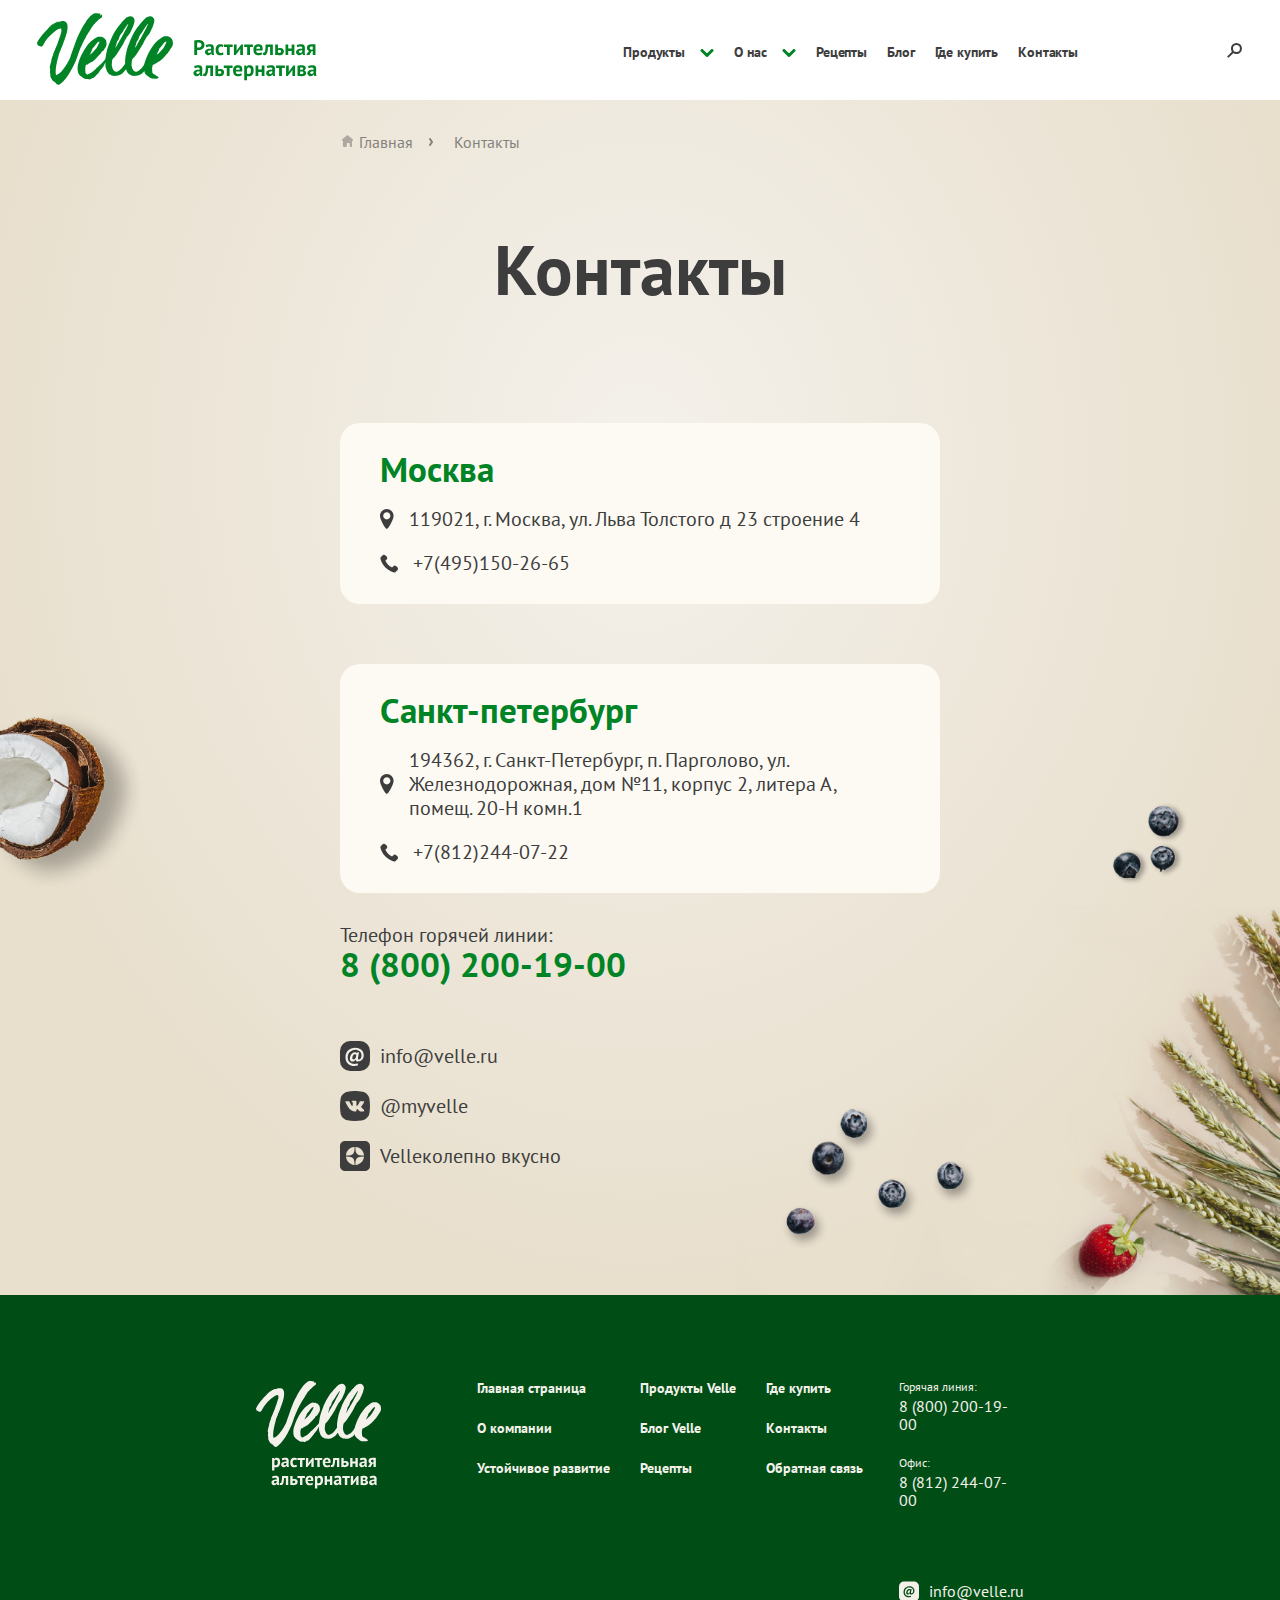
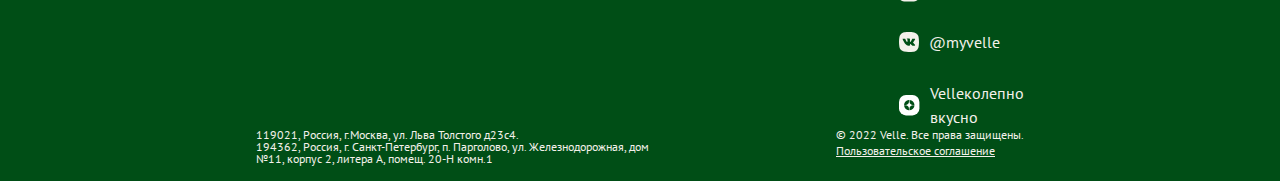
==== contacts.html @ 032857de "initial" ====
<!doctype html>
<html lang="ru">
<head>
    <meta charset="UTF-8">
    <meta name="viewport"
          content="width=device-width, user-scalable=no, initial-scale=1.0, maximum-scale=1.0, minimum-scale=1.0">
    <meta http-equiv="X-UA-Compatible" content="ie=edge">
    <title>Velle - Velleколепно вкусно</title>
    <link rel="stylesheet" href="style/style.css">
    <link rel="stylesheet" href="style/stylesheet.css">
    <link rel="shortcut icon" href="favicon.svg" type="image/x-icon">
    <link rel="stylesheet" href="https://unpkg.com/swiper@8/swiper-bundle.min.css"/>
    <script src="https://cdnjs.cloudflare.com/ajax/libs/jquery/3.4.1/jquery.min.js"></script>
    <script src="https://unpkg.com/swiper@8/swiper-bundle.min.js"></script>
    <!-- Global site tag (gtag.js) - Google Analytics -->
    <script async src="https://www.googletagmanager.com/gtag/js?id=UA-208937930-1"></script>
    <script>
        window.dataLayer = window.dataLayer || [];

        function gtag() {
            dataLayer.push(arguments);
        }

        gtag('js', new Date());

        gtag('config', 'UA-208937930-1');
    </script>
    <!-- Yandex.Metrika counter -->
    <script type="text/javascript">
        (function (m, e, t, r, i, k, a) {
            m[i] = m[i] || function () {
                (m[i].a = m[i].a || []).push(arguments)
            };
            m[i].l = 1 * new Date();
            k = e.createElement(t), a = e.getElementsByTagName(t)[0], k.async = 1, k.src = r, a.parentNode.insertBefore(k, a)
        })
        (window, document, "script", "https://mc.yandex.ru/metrika/tag.js", "ym");

        ym(85695564, "init", {
            clickmap: true,
            trackLinks: true,
            accurateTrackBounce: true,
            webvisor: true
        });
    </script>
    <noscript>
        <div><img src="https://mc.yandex.ru/watch/85695564" style="position:absolute; left:-9999px;" alt=""/></div>
    </noscript>
    <!-- /Yandex.Metrika counter -->

</head>
<body>
<header>
    <div class="headerWrapper">
        <a href="index.html">
            <img src="images/logo_header.svg" alt="logo" class="logo">
        </a>
        <div class="headerMenu">
            <div class="item itemLink itemPassive ">
                <a href="#" class="popupMenu mainItem">
                    Продукты
                    <div class="line"></div>
                </a>
                <svg class="popupMenu" width="14" height="8" viewBox="0 0 14 8" fill="none"
                     xmlns="http://www.w3.org/2000/svg">
                    <path d="M12 1.5L7 6.5L2 1.5" stroke="#008425" stroke-width="3" stroke-linecap="round"
                          stroke-linejoin="round"/>
                </svg>

                <div class="headerPopup">
                    <div class="content">
                        <div class="item">
                            <div class="itemPic">
                                <img src="images/menu/menu1.png" alt="menu">
                            </div>
                            <div class="itemTitle">
                                Velle Вместо молока
                            </div>
                            <a href="#" class="itemLink">
                                Миндальное
                            </a>
                            <a href="#" class="itemLink">
                                Овсяное
                            </a>
                            <a href="#" class="itemLink">
                                Кокосовое
                            </a>
                            <a href="#" class="itemLink">
                                Банановое
                            </a>
                        </div>
                        <div class="item">
                            <div class="itemPic">
                                <img src="images/menu/menu2.png" alt="menu">
                            </div>
                            <div class="itemTitle">
                                Velle Barista
                            </div>
                            <a href="#" class="itemLink">
                                Миндальное
                            </a>
                            <a href="#" class="itemLink">
                                Овсяное
                            </a>
                            <a href="#" class="itemLink">
                                Кокосовое
                            </a>
                            <a href="#" class="itemLink">
                                Банановое
                            </a>
                        </div>
                        <div class="item">
                            <div class="itemPic">
                                <img src="images/menu/menu3.png" alt="menu">
                            </div>
                            <div class="itemTitle">
                                Velle Вместо йогурта
                                питьевой
                            </div>
                            <a href="#" class="itemLink">
                                Облепиха
                            </a>
                            <a href="#" class="itemLink">
                                Вишня
                            </a>
                            <a href="#" class="itemLink">
                                Клубника-Земляника
                            </a>
                            <a href="#" class="itemLink">
                                Малина
                            </a>
                            <a href="#" class="itemLink">
                                Черника
                            </a>
                            <a href="#" class="itemLink">
                                Гречишный
                            </a>
                            <a href="#" class="itemLink">
                                Кокос
                            </a>
                        </div>
                        <div class="item">
                            <div class="itemPic">
                                <img src="images/menu/menu4.png" alt="menu">
                            </div>
                            <div class="itemTitle">
                                Velle Вместо йогурта
                                ложковый
                            </div>
                            <a href="#" class="itemLink">
                                Клубника-Банан
                            </a>
                            <a href="#" class="itemLink">
                                Манго-Маракуйя
                            </a>
                            <a href="#" class="itemLink">
                                Малина-Ежевика
                            </a>
                            <a href="#" class="itemLink">
                                Печёное Яблоко
                            </a>
                        </div>
                        <div class="item">
                            <div class="itemPic">
                                <img src="images/menu/menu5.png" alt="menu">
                            </div>
                            <div class="itemTitle">
                                Velle Каша
                            </div>
                            <a href="#" class="itemLink">
                                Курага
                            </a>
                            <a href="#" class="itemLink">
                                Чернослив
                            </a>
                        </div>
                        <div class="item">
                            <div class="itemPic">
                                <img src="images/menu/menu6.png" alt="menu">
                            </div>
                            <div class="itemTitle">
                                Velle Десерт
                            </div>
                            <a href="#" class="itemLink">
                                Соленая Карамель
                            </a>
                        </div>
                    </div>
                </div>
            </div>
            <div class="item itemLink aboutPassive">
                <a href="#" class="mainItem aboutMenu">
                    О нас
                    <div class="line"></div>
                </a>
                <svg class="aboutMenu" width="14" height="8" viewBox="0 0 14 8" fill="none"
                     xmlns="http://www.w3.org/2000/svg">
                    <path d="M12 1.5L7 6.5L2 1.5" stroke="#008425" stroke-width="3" stroke-linecap="round"
                          stroke-linejoin="round"/>
                </svg>
                <div class="aboutPopup closedAbout">
                    <a href="#" class="itemAbout itemLink">О компании</a>
                    <a href="#" class="itemAbout itemLink">Устойчивое развитие</a>
                </div>
            </div>
            <div class="item itemLink itemEmpty">
                <a href="#" class="mainItem">
                    Рецепты
                    <div class="line"></div>
                </a>
            </div>
            <div class="item itemLink itemEmpty">
                <a href="#" class="mainItem">
                    Блог
                    <div class="line"></div>
                </a>
            </div>
            <div class="item itemEmpty">
                <a href="./where.html" class="mainItem">
                    Где купить
                    <div class="line"></div>
                </a>
            </div>
            <div class="item itemEmpty">
                <a href="./contacts.html" class="mainItem">
                    Контакты
                    <div class="line"></div>
                </a>
            </div>
        </div>
        <button class="search">
            <svg width="15" height="15" viewBox="0 0 15 15" fill="none" xmlns="http://www.w3.org/2000/svg">
                <rect width="8.12965" height="1.90165" rx="0.950827"
                      transform="matrix(0.709482 -0.704723 0.709482 0.704723 0 13.6602)" fill="#3D3D3D"/>
                <circle cx="9.44287" cy="5.5" r="4.5" stroke="#3D3D3D" stroke-width="2"/>
            </svg>
        </button>
        <button class="burger">
            <svg width="18" height="15" viewBox="0 0 18 15" fill="none" xmlns="http://www.w3.org/2000/svg">
                <rect width="18" height="3" rx="1.5" fill="#3D3D3D"/>
                <rect y="6" width="18" height="3" rx="1.5" fill="#3D3D3D"/>
                <rect y="12" width="18" height="3" rx="1.5" fill="#3D3D3D"/>
            </svg>
        </button>
        <button class="closeBurger">
            <svg width="17" height="15" viewBox="0 0 17 15" fill="none" xmlns="http://www.w3.org/2000/svg">
                <rect x="2.06979" y="0.565796" width="18.5" height="3" rx="1.5" transform="rotate(40 2.06979 0.565796)"
                      fill="#3D3D3D"/>
                <rect y="12.213" width="18.5" height="3" rx="1.5" transform="rotate(-40 0 12.213)" fill="#3D3D3D"/>
            </svg>
        </button>
    </div>
    <div class="mWrapper">
        <div class="item mobMenuProducts">
            <a href="#" class="itemLink">Продукты</a>
            <svg width="14" height="8" viewBox="0 0 14 8" fill="none" xmlns="http://www.w3.org/2000/svg">
                <path d="M12 1.5L7 6.5L2 1.5" stroke="#008425" stroke-width="3" stroke-linecap="round"
                      stroke-linejoin="round"/>
            </svg>
        </div>
        <div class="subItems">
            <a href="#" class="itemLink">
                Velle Вместо молока
            </a>
            <a href="#" class="itemLink">
                Velle Barista
            </a>
            <a href="#" class="itemLink">
                Velle Вместо йогурта
                питьевой
            </a>
            <a href="#" class="itemLink">
                Velle Вместо йогурта
                ложковый
            </a>
            <a href="#" class="itemLink">
                Velle Каша
            </a>
            <a href="#" class="itemLink">
                Velle Десерт
            </a>
        </div>
        <div class="item mobAboutProducts">
            <a href="#" class="itemLink">О нас</a>
            <svg width="14" height="8" viewBox="0 0 14 8" fill="none" xmlns="http://www.w3.org/2000/svg">
                <path d="M12 1.5L7 6.5L2 1.5" stroke="#008425" stroke-width="3" stroke-linecap="round"
                      stroke-linejoin="round"/>
            </svg>
        </div>
        <div class="subAbout">
            <a href="#" class="itemLink">
                О компании
            </a>
            <a href="#" class="itemLink">
                Устойчивое развитие
            </a>
        </div>
        <div class="item">
            <a href="#" class="itemLink">Рецепты</a>
        </div>
        <div class="item">
            <a href="#" class="itemLink">Блог</a>
        </div>
        <div class="item">
            <a href="./where.html" class="item">Где купить</a>
        </div>
        <div class="item">
            <a href="./contacts.html">Контакты</a>
        </div>
    </div>
</header>
<main class="mainContacts">
    <nav>
        <div class="navItem">
            <svg width="14" height="14" viewBox="0 0 14 14" fill="none" xmlns="http://www.w3.org/2000/svg">
                <g opacity="0.6" clip-path="url(#clip0_300_1497)">
                    <path d="M3 5C3 4.44772 3.44772 4 4 4H11C11.5523 4 12 4.44772 12 5V11C12 11.5523 11.5523 12 11 12H10.75C10.1977 12 9.75 11.5523 9.75 11V9C9.75 8.44772 9.30228 8 8.75 8H7.75C7.19772 8 6.75 8.44772 6.75 9V11C6.75 11.5523 6.30228 12 5.75 12H4C3.44772 12 3 11.5523 3 11V5Z"
                          fill="#3D3D3D"/>
                    <path d="M6.8682 0.514968C7.23604 0.215145 7.76396 0.215145 8.1318 0.514967L12.6834 4.22487C13.4125 4.81921 12.9923 6 12.0516 6H2.94844C2.00772 6 1.58746 4.81921 2.31664 4.22487L6.8682 0.514968Z"
                          fill="#3D3D3D"/>
                </g>
                <defs>
                    <clipPath id="clip0_300_1497">
                        <rect width="14" height="14" fill="white"/>
                    </clipPath>
                </defs>
            </svg>
            <a href="index.html">Главная</a>
            <svg width="4" height="8" viewBox="0 0 4 8" fill="none" xmlns="http://www.w3.org/2000/svg">
                <path d="M1 1L3 4L1 7" stroke="#3D3D3D" stroke-width="2" stroke-linecap="round"
                      stroke-linejoin="round"/>
            </svg>
        </div>
        <div class="navItem">
            <p>Контакты</p>
        </div>
    </nav>
    <div class="contacts">
        <img src="images/fruitsContact.png" alt="fruits" class="fruitsC">
        <img src="images/mFruitsContact.png" alt="fruits" class="mFruitsC">
        <h1>
            Контакты
        </h1>
        <div class="content">
            <div class="address">
                <div class="addressItem">
                    <div class="city">
                        Москва
                    </div>
                    <div class="location">
                        <img src="images/geo.svg" alt="geo">
                        <a href="#">
                            119021, г. Москва, ул. Льва Толстого д 23 строение 4
                        </a>
                    </div>
                    <div class="phone">
                        <svg width="18" height="19" viewBox="0 0 18 19" fill="none" xmlns="http://www.w3.org/2000/svg">
                            <path fill-rule="evenodd" clip-rule="evenodd"
                                  d="M0.935592 3.11031C0.496522 3.54938 0.286444 4.16576 0.435433 4.76856C0.855449 6.46792 2.08825 10.1341 5.38946 13.4354C8.69067 16.7366 12.3569 17.9694 14.0563 18.3894C14.6591 18.5384 15.2754 18.3283 15.7145 17.8892L15.7659 17.8379L15.7659 17.8379L17.4107 16.1932C17.4139 16.1899 17.4172 16.1866 17.4205 16.1833L17.7052 15.8985C17.7052 15.8985 17.6908 15.894 17.6631 15.8852C18.1799 15.1084 18.0958 14.0499 17.4107 13.3647L16.2085 12.1625C15.4274 11.3815 14.1611 11.3815 13.38 12.1625L12.0311 13.5115C10.5828 12.7417 9.13737 11.8091 8.07654 10.7483C7.01574 9.68748 6.08314 8.24209 5.31344 6.79385L6.66243 5.44486C7.44348 4.66381 7.44348 3.39748 6.66243 2.61643L5.46024 1.41424C4.77509 0.729091 3.71651 0.644967 2.93966 1.16187C2.93079 1.13403 2.92631 1.11959 2.92631 1.11959L0.935592 3.11031Z"
                                  fill="#3D3D3D"/>
                        </svg>
                        <a href="tel:+74951502665">
                            +7(495)150-26-65
                        </a>
                    </div>
                </div>
                <div class="addressItem">
                    <div class="city">
                        Санкт-петербург
                    </div>
                    <div class="location">
                        <img src="images/geo.svg" alt="geo">
                        <a href="#">
                            194362, г. Санкт-Петербург, п. Парголово, ул. Железнодорожная, дом №11, корпус 2, литера А,
                            помещ. 20-H комн.1
                        </a>
                    </div>
                    <div class="phone">
                        <svg width="18" height="19" viewBox="0 0 18 19" fill="none" xmlns="http://www.w3.org/2000/svg">
                            <path fill-rule="evenodd" clip-rule="evenodd"
                                  d="M0.935592 3.11031C0.496522 3.54938 0.286444 4.16576 0.435433 4.76856C0.855449 6.46792 2.08825 10.1341 5.38946 13.4354C8.69067 16.7366 12.3569 17.9694 14.0563 18.3894C14.6591 18.5384 15.2754 18.3283 15.7145 17.8892L15.7659 17.8379L15.7659 17.8379L17.4107 16.1932C17.4139 16.1899 17.4172 16.1866 17.4205 16.1833L17.7052 15.8985C17.7052 15.8985 17.6908 15.894 17.6631 15.8852C18.1799 15.1084 18.0958 14.0499 17.4107 13.3647L16.2085 12.1625C15.4274 11.3815 14.1611 11.3815 13.38 12.1625L12.0311 13.5115C10.5828 12.7417 9.13737 11.8091 8.07654 10.7483C7.01574 9.68748 6.08314 8.24209 5.31344 6.79385L6.66243 5.44486C7.44348 4.66381 7.44348 3.39748 6.66243 2.61643L5.46024 1.41424C4.77509 0.729091 3.71651 0.644967 2.93966 1.16187C2.93079 1.13403 2.92631 1.11959 2.92631 1.11959L0.935592 3.11031Z"
                                  fill="#3D3D3D"/>
                        </svg>
                        <a href="tel:+78122440722">
                            +7(812)244-07-22
                        </a>
                    </div>
                </div>
            </div>
            <div class="info">
                <div class="phone">
                    <div class="title">
                        Телефон горячей линии:
                    </div>
                    <a target="_blank" href="tel:+78002001900">8 (800) 200-19-00 </a>
                </div>
                <div class="socials">
                    <div class="item">
                        <svg width="30" height="30" viewBox="0 0 30 30" fill="none" xmlns="http://www.w3.org/2000/svg">
                            <rect width="30" height="30" rx="10" fill="#3D3D3D"/>
                            <path d="M17.58 11.32H18.98L18.02 16.74C17.9133 17.3667 17.9067 17.82 18 18.1C18.1067 18.38 18.3333 18.52 18.68 18.52C19.0267 18.52 19.3667 18.44 19.7 18.28C20.0333 18.12 20.3333 17.8733 20.6 17.54C20.8667 17.2067 21.08 16.7867 21.24 16.28C21.4133 15.7733 21.5 15.1733 21.5 14.48C21.5 13.48 21.3333 12.6267 21 11.92C20.6667 11.2133 20.2067 10.6333 19.62 10.18C19.0467 9.71333 18.3667 9.37333 17.58 9.16C16.7933 8.94667 15.9467 8.84 15.04 8.84C14 8.84 13.0333 9.02667 12.14 9.4C11.2467 9.77333 10.4667 10.2867 9.8 10.94C9.14667 11.5933 8.63333 12.3733 8.26 13.28C7.88667 14.1733 7.7 15.1467 7.7 16.2C7.7 17.24 7.85333 18.1733 8.16 19C8.48 19.8267 8.94 20.5267 9.54 21.1C10.14 21.6867 10.88 22.1333 11.76 22.44C12.6533 22.76 13.6733 22.92 14.82 22.92C15.2067 22.92 15.6467 22.8733 16.14 22.78C16.6333 22.6867 17.08 22.5467 17.48 22.36L18.1 24.28C17.5533 24.5467 16.9933 24.7333 16.42 24.84C15.86 24.9467 15.2133 25 14.48 25C13.1867 25 11.9867 24.8133 10.88 24.44C9.78667 24.0667 8.83333 23.5133 8.02 22.78C7.22 22.0467 6.59333 21.14 6.14 20.06C5.68667 18.9667 5.46 17.7067 5.46 16.28C5.46 14.8267 5.72 13.5133 6.24 12.34C6.76 11.1667 7.46 10.1667 8.34 9.34C9.22 8.51333 10.24 7.88 11.4 7.44C12.56 6.98667 13.7867 6.76 15.08 6.76C16.3067 6.76 17.4467 6.94 18.5 7.3C19.5533 7.64667 20.4667 8.15333 21.24 8.82C22.0133 9.47333 22.62 10.28 23.06 11.24C23.5 12.1867 23.72 13.2667 23.72 14.48C23.72 15.3333 23.5667 16.1333 23.26 16.88C22.9667 17.6267 22.5533 18.2733 22.02 18.82C21.5 19.3667 20.8867 19.8 20.18 20.12C19.4867 20.44 18.74 20.6 17.94 20.6C17.6067 20.6 17.2933 20.5667 17 20.5C16.72 20.42 16.48 20.2933 16.28 20.12C16.0933 19.9467 15.9533 19.72 15.86 19.44C15.7667 19.16 15.74 18.8133 15.78 18.4H15.7C15.5 18.68 15.28 18.9533 15.04 19.22C14.8133 19.4867 14.56 19.7267 14.28 19.94C14 20.14 13.6933 20.3 13.36 20.42C13.0267 20.54 12.66 20.6 12.26 20.6C11.94 20.6 11.6333 20.5333 11.34 20.4C11.0467 20.2533 10.7933 20.0533 10.58 19.8C10.3667 19.5467 10.1933 19.24 10.06 18.88C9.94 18.52 9.88 18.12 9.88 17.68C9.88 16.8533 10.0133 16.0533 10.28 15.28C10.5467 14.4933 10.9067 13.8 11.36 13.2C11.8267 12.6 12.36 12.12 12.96 11.76C13.5733 11.3867 14.22 11.2 14.9 11.2C15.3667 11.2 15.76 11.2733 16.08 11.42C16.4 11.5533 16.6933 11.7333 16.96 11.96L17.58 11.32ZM16.32 13.74C16.1467 13.5933 15.9667 13.48 15.78 13.4C15.5933 13.32 15.36 13.28 15.08 13.28C14.68 13.28 14.3067 13.3933 13.96 13.62C13.6267 13.8467 13.3333 14.14 13.08 14.5C12.84 14.86 12.6533 15.2667 12.52 15.72C12.3867 16.16 12.32 16.5933 12.32 17.02C12.32 17.46 12.4067 17.82 12.58 18.1C12.7667 18.38 13.08 18.52 13.52 18.52C13.7067 18.52 13.9067 18.4667 14.12 18.36C14.3333 18.24 14.54 18.0867 14.74 17.9C14.94 17.7133 15.1333 17.5 15.32 17.26C15.5067 17.02 15.6733 16.7667 15.82 16.5L16.32 13.74Z"
                                  fill="#F4F1EB"/>
                        </svg>
                        <a target="_blank" href="mailto:info@velle.ru">info@velle.ru</a>
                    </div>
                    <div class="item">
                        <svg width="30" height="30" viewBox="0 0 30 30" fill="none" xmlns="http://www.w3.org/2000/svg">
                            <path d="M27.2391 3.41181C27.8373 4.12767 28.4004 4.87874 28.811 5.72369C29.1864 6.49822 29.3389 7.33144 29.4679 8.16465C29.8433 10.6056 30.031 13.0701 29.9958 15.5345C29.9606 18.0107 29.7377 20.4868 29.2685 22.9161C29.0456 24.1131 28.4121 25.1458 27.6496 26.0846C26.5469 27.4225 25.2331 28.4904 23.5907 29.0889C22.9104 29.3353 22.183 29.4058 21.4792 29.5114C19.0509 29.8634 16.6109 30.0395 14.1591 29.9925C11.895 29.9456 9.6427 29.7226 7.41383 29.3353C6.00612 29.1006 4.83303 28.3965 3.75379 27.5046C3.63648 27.4107 3.5309 27.3169 3.41359 27.2347C3.21417 27.0352 3.01474 26.8357 2.81532 26.6479C2.088 25.8147 1.45453 24.9228 1.02049 23.9018C0.703754 23.1156 0.609907 22.2824 0.480867 21.4609C0.117209 19.0317 -0.047024 16.5907 0.0116306 14.138C0.0585542 11.7674 0.281441 9.40861 0.738946 7.07326C0.973565 5.85278 1.61876 4.80832 2.40473 3.86949C3.49571 2.55512 4.78611 1.51067 6.40497 0.923902C7.23787 0.618781 8.11768 0.548368 8.97404 0.419279C10.4404 0.208041 11.9068 0.0789515 13.3731 0.0320098C15.1445 -0.0384027 16.9041 0.00853899 18.6638 0.161099C20.0245 0.278454 21.3736 0.454485 22.7227 0.689193C23.9427 0.900431 24.975 1.49894 25.9487 2.25C26.1833 2.43777 26.4179 2.63727 26.6525 2.82504C26.8519 3.01281 27.0514 3.21231 27.2391 3.41181ZM12.7162 11.4271C12.7397 11.7792 12.7631 12.1312 12.7866 12.4833C12.7866 12.6241 12.7749 12.7532 12.7749 12.894C12.7866 13.4925 12.7631 14.0793 12.5989 14.6543C12.505 14.9829 12.3056 15.0533 12.0123 14.8656C11.7191 14.6778 11.5548 14.3727 11.3202 14.1262C11.1443 13.8681 10.9683 13.6099 10.7923 13.3517C10.4169 12.6945 10.0533 12.0373 9.74828 11.345C9.65443 11.122 9.59578 10.8638 9.43155 10.6643C9.24385 10.3592 8.97404 10.2184 8.61038 10.2536C7.71883 10.1949 6.82728 10.1949 5.92401 10.2184C5.52515 10.2301 5.33746 10.5 5.48996 10.8755C5.73631 11.4858 6.00612 12.0843 6.32286 12.6593C6.42843 12.9527 6.5692 13.2226 6.73344 13.4808C7.15575 14.361 7.63672 15.2059 8.18807 16.0039C8.32884 16.2504 8.48134 16.4851 8.66904 16.708C9.20866 17.506 9.78347 18.2688 10.5577 18.8674C10.7571 19.0551 10.9683 19.2194 11.2029 19.3602C12.1414 20.0409 13.1972 20.4047 14.3585 20.4634C14.4054 20.4986 14.4641 20.5103 14.5228 20.4751C14.8395 20.5338 15.1562 20.522 15.473 20.4986C16.083 20.5103 16.3997 20.2991 16.4584 19.8414C16.4818 19.7006 16.4935 19.5597 16.5053 19.4072C16.5757 19.0903 16.6226 18.7735 16.7164 18.4683C16.8337 18.0459 17.1739 17.9285 17.5493 18.175C17.5963 18.2102 17.6432 18.2454 17.6901 18.2688C18.1124 18.7031 18.523 19.149 18.9453 19.5715C19.1799 19.8062 19.3793 20.0761 19.6844 20.2169C20.0011 20.4282 20.353 20.5338 20.7284 20.5103C21.6317 20.5573 22.5467 20.6159 23.45 20.522C24.1421 20.4516 24.4002 19.9235 24.0365 19.325C23.7667 18.8791 23.4734 18.4684 23.098 18.1046C22.9221 17.8698 22.7109 17.6586 22.488 17.4708C22.1713 17.154 21.8663 16.8371 21.5496 16.5203C21.0451 16.0156 21.0217 15.8396 21.3853 15.2294C21.444 15.1355 21.5144 15.0299 21.5848 14.936C21.9601 14.4196 22.3473 13.9033 22.7227 13.3869C22.7813 13.3048 22.8517 13.2461 22.8517 13.1287C23.4734 12.4598 23.9427 11.7087 24.1773 10.8169C24.2008 10.723 24.2125 10.6174 24.1304 10.5469C24.0131 10.2653 23.755 10.2536 23.5204 10.2536C22.5232 10.2418 21.5261 10.2418 20.529 10.2418C19.8955 10.2418 19.7899 10.3122 19.5553 10.9107C19.0392 12.2251 18.3588 13.4456 17.4086 14.5018C17.2326 14.6895 17.0918 14.9947 16.7868 14.9243C16.4701 14.8421 16.4935 14.5018 16.4349 14.2436C16.3528 13.6568 16.4466 13.0701 16.4232 12.4833C16.4349 11.9317 16.4584 11.3802 16.4466 10.8286C16.4232 10.1362 16.0947 9.85455 15.3908 9.85455C15.0272 9.78414 14.6518 9.80761 14.2764 9.80761C13.6781 9.78414 13.0681 9.77241 12.4698 9.85455C12.1648 9.88976 11.9068 10.0189 11.7191 10.2536C11.5548 10.4531 11.59 10.6174 11.8364 10.6526C12.3291 10.7347 12.5872 10.9929 12.7162 11.4271Z"
                                  fill="#3D3D3D"/>
                        </svg>
                        <a target="_blank"href="https://vk.com/myvelle">@myvelle</a>
                    </div>
                    <div class="item">
                        <svg width="30" height="30" viewBox="0 0 30 30" fill="none" xmlns="http://www.w3.org/2000/svg">
                            <path fill-rule="evenodd" clip-rule="evenodd"
                                  d="M5 0C2.23858 0 0 2.23858 0 5V25C0 27.7614 2.23858 30 5 30H25C27.7614 30 30 27.7614 30 25V5C30 2.23858 27.7614 0 25 0H5ZM6.39291 14.6014H6.39723C13.7705 14.5208 14.5312 12.1643 14.5996 6.39736C14.6008 6.28616 14.5552 6.17967 14.4735 6.10422C14.3918 6.02838 14.2809 5.99262 14.1709 6.00127C9.83143 6.39657 6.39606 9.83333 6.00156 14.1727C5.99173 14.2835 6.02906 14.3931 6.1045 14.4749C6.17877 14.5554 6.28329 14.6014 6.39291 14.6014ZM14.5992 23.6023C14.5308 17.8354 13.7705 15.4789 6.39723 15.3983C6.28604 15.4026 6.18034 15.4431 6.1045 15.5248C6.02867 15.6066 5.99173 15.7162 6.00156 15.827C6.39566 20.1668 9.83104 23.6031 14.1705 23.9984C14.1823 23.9996 14.1945 24 14.2063 24C14.3045 24 14.4 23.9627 14.4731 23.8955C14.5548 23.82 14.6004 23.7135 14.5992 23.6023ZM23.9981 14.1735C23.6055 9.8459 20.1812 6.40994 15.8554 6.00323C15.7446 5.99301 15.6342 6.02995 15.5517 6.1054C15.4699 6.18085 15.424 6.28773 15.4252 6.39893C15.4943 12.162 16.2531 14.5173 23.602 14.6018H23.6067C23.7159 14.6018 23.8209 14.5562 23.8951 14.4757C23.9709 14.3939 24.0079 14.2843 23.9981 14.1735ZM23.8955 15.524C23.8205 15.4423 23.7246 15.3842 23.6024 15.3979C16.2531 15.4824 15.4947 17.8377 15.4255 23.6004C15.4244 23.7116 15.4703 23.8185 15.5521 23.8939C15.6252 23.9611 15.7202 23.998 15.8185 23.998C15.8307 23.998 15.8432 23.9976 15.8554 23.9965C20.1812 23.5898 23.6059 20.1538 23.9985 15.8262C24.0083 15.7154 23.9709 15.6058 23.8955 15.524Z"
                                  fill="#3D3D3D"/>
                        </svg>
                        <a target="_blank" href="https://zen.yandex.ru/id/61cc1ecd6a88387bc25af8ad">Velleколепно вкусно</a>
                    </div>
                </div>
            </div>
        </div>
    </div>
</main>
<footer>
    <div class="footerContent">
        <div class="topContent">
            <img src="images/logo_footer.svg" href="index.html" alt="logo" class="logo">
            <div class="menu">
                <a href="index.html" class="item">
                    Главная страница
                </a>
                <a href="#" class="item itemLink">
                    О компании
                </a>
                <a href="#" class="item itemLink">
                    Устойчивое развитие
                </a>
                <a href="#" class="item itemLink">
                    Продукты Velle
                </a>
                <a href="#" class="item itemLink">
                    Блог Velle
                </a>
                <a href="#" class="item itemLink">
                    Рецепты
                </a>
                <a href="./where.html" class="item">
                    Где купить
                </a>
                <a href="./contacts.html" class="item">
                    Контакты
                </a>
                <a href="#" class="item itemLink">
                    Обратная связь
                </a>
            </div>
            <div class="info">
                <div class="phoneItem">
                    <p>
                        Горячая линия:
                    </p>
                    <a href="tel:+78002001900">8 (800) 200-19-00</a>
                </div>
                <div class="phoneItem">
                    <p>
                        Офис:
                    </p>
                    <a href="tel:+78122440700">8 (812) 244-07-00</a>
                </div>
                <div class="social">
                    <img src="images/mail.svg" alt="social">
                    <a target="_blank" href="mailto:info@velle.ru">info@velle.ru</a>
                </div>
                <div class="social">
                    <img src="images/vk.svg" alt="social">
                    <a target="_blank" href="https://vk.com/myvelle">@myvelle</a>
                </div>
                <div class="social">
                    <img src="images/blog.svg" alt="social">
                    <a target="_blank" href="https://zen.yandex.ru/id/61cc1ecd6a88387bc25af8ad">Velleколепно вкусно</a>
                </div>
            </div>
        </div>
        <div class="bottomContent">
            <div class="address">
                <p>119021, Россия, г.Москва, ул. Льва Толстого д23с4.</p>
                <p>194362, Россия, г. Санкт-Петербург, п. Парголово, ул. Железнодорожная, дом №11, корпус 2, литера А,
                    помещ. 20-H комн.1</p>
            </div>
            <div class="copyright">
                <p>© 2022 Velle. Все права защищены.</p>
                <a href="politics.pdf" download>Пользовательское соглашение</a>
            </div>
        </div>
    </div>
    <div class="mFooterContent">
        <div class="menu">
            <a href="index.html" class="item">
                Главная страница
            </a>
            <a href="#" class="item itemLink">
                О компании
            </a>
            <a href="#" class="item itemLink">
                Устойчивое развитие
            </a>
            <a href="#" class="item itemLink">
                Продукты Velle
            </a>
            <a href="#" class="item itemLink">
                Блог Velle
            </a>
            <a href="#" class="item itemLink">
                Рецепты
            </a>
            <a href="./where.html" class="item">
                Где купить
            </a>
            <a href="./contacts.html" class="item">
                Контакты
            </a>
            <a href="#" class="item itemLink">
                Обратная связь
            </a>

            <div class="copyright">
                <p>© 2022 Velle. Все права защищены.</p>
                <a href="politics.pdf" download>Пользовательское соглашение</a>
            </div>
        </div>
        <div class="info">
            <div class="phoneItem">
                <p>
                    Горячая линия:
                </p>
                <a href="tel:+78002001900">8 (800) 200-19-00</a>
            </div>
            <div class="phoneItem">
                <p>
                    Офис:
                </p>
                <a href="tel:+78122440700">8 (812) 244-07-00</a>
            </div>
            <div class="social">
                <img src="images/mail.svg" alt="social">
                <a href="mailto:info@velle.ru">info@velle.ru</a>
            </div>
            <div class="social">
                <img src="images/vk.svg" alt="social">
                <a href="https://vk.com/myvelle">@myvelle</a>
            </div>
            <div class="social">
                <img src="images/blog.svg" alt="social">
                <a href="https://zen.yandex.ru/id/61cc1ecd6a88387bc25af8ad">Velleколепно вкусно</a>
            </div>
            <div class="address">
                <p>119021, Россия, г.Москва, ул. Льва Толстого д23с4.</p>
                <p>194362, Россия, г. Санкт-Петербург, п. Парголово, ул. Железнодорожная, дом №11, корпус 2, литера А,
                    помещ. 20-H комн.1</p>
            </div>
        </div>
        <svg class="mLogo" width="58" height="49" viewBox="0 0 58 49" fill="none" xmlns="http://www.w3.org/2000/svg">
            <path d="M29.5123 18.6648C29.8167 18.6648 29.9182 18.8001 29.7491 19.1046C29.6814 19.2399 29.6138 19.3414 29.5799 19.4767C29.5461 19.612 29.5123 19.7135 29.4446 19.8488C29.377 19.9842 29.3431 20.0856 29.3093 20.1533C29.2755 20.221 29.2078 20.3225 29.174 20.4239C29.1063 20.5254 29.0725 20.5931 29.0048 20.6607C28.9372 20.7284 28.9034 20.7961 28.8357 20.8637C28.768 20.9652 28.7342 21.0329 28.6666 21.1344C28.5989 21.202 28.5651 21.3035 28.4974 21.4388C28.4297 21.5741 28.3283 21.7095 28.2606 21.8448C28.1929 22.0139 28.0915 22.1492 28.0576 22.2507C28.0238 22.2845 27.99 22.3522 27.99 22.386C27.9561 22.4199 27.9223 22.4537 27.9223 22.5214C27.6855 22.792 27.4825 23.0288 27.2796 23.2994C27.0766 23.5362 26.8398 23.8069 26.6368 24.0775C26.5353 24.2128 26.4338 24.3143 26.3662 24.4496C26.2985 24.5849 26.197 24.7203 26.0955 24.8556C25.8587 25.1939 25.6219 25.4983 25.3513 25.769C25.0807 26.0396 24.81 26.3441 24.5056 26.6485C24.3702 26.8177 24.2011 26.953 23.9981 27.0883C23.7951 27.2236 23.5922 27.3251 23.3215 27.3589C23.22 27.3928 23.1186 27.4266 23.0509 27.4943C22.9832 27.5619 22.9156 27.5957 22.8141 27.6634C22.5773 27.8325 22.3067 27.9002 22.0699 27.9002C22.0022 27.8664 21.9007 27.8664 21.833 27.8664C21.7654 27.8664 21.6639 27.8664 21.5962 27.8325C21.4948 27.7987 21.3933 27.7987 21.2918 27.7649C21.1903 27.7311 21.0888 27.7311 20.9197 27.7649C20.6829 27.7987 20.446 27.7649 20.2092 27.6634C19.9724 27.5619 19.7018 27.4266 19.465 27.2913C19.2282 27.1221 18.9914 26.953 18.7884 26.7838C18.5854 26.6147 18.3825 26.4455 18.2133 26.3441C17.875 26.0734 17.6382 25.769 17.4691 25.4307C17.2999 25.0924 17.1984 24.7203 17.1646 24.3481C17.097 23.8407 17.0631 23.2994 17.097 22.8258C17.1308 22.3184 17.1984 21.8109 17.3338 21.3373C17.5706 20.4916 17.8412 19.6459 18.1795 18.834C18.5178 18.0221 18.9237 17.2102 19.3297 16.4321C19.6341 15.8232 19.9724 15.2819 20.3446 14.7406C20.7167 14.1994 21.1226 13.6581 21.5286 13.1168C22.1037 12.4064 22.7126 11.7975 23.423 11.3239C23.5245 11.2562 23.626 11.1886 23.7275 11.0871C23.7951 11.0194 23.8966 10.9179 24.0319 10.8503C24.5394 10.4781 25.0807 10.1737 25.6219 9.9707C25.8249 9.90304 25.9602 9.86921 26.0955 9.90304C26.3323 9.93687 26.603 9.9707 26.8736 9.9707C27.1442 9.9707 27.381 10.0045 27.6178 10.1398C27.7532 10.2075 27.8885 10.2752 28.0576 10.3428C28.2268 10.4105 28.3283 10.512 28.4636 10.6811C28.5312 10.8164 28.5989 10.9179 28.7004 11.0194C28.8019 11.1209 28.9034 11.2224 28.971 11.3577C29.0387 11.493 29.1063 11.5945 29.1402 11.7298C29.174 11.8651 29.2078 11.9666 29.2078 12.1019C29.2417 12.2373 29.2416 12.3726 29.2416 12.5417C29.2416 12.677 29.2416 12.8124 29.3093 12.9815C29.3431 13.1168 29.3093 13.2521 29.2416 13.4213C29.174 13.5566 29.1402 13.6581 29.1402 13.7596C29.1402 13.8611 29.1063 13.9626 29.0387 14.0979C29.0387 14.1317 29.0048 14.1994 28.971 14.2332C28.7342 14.5038 28.5651 14.8083 28.3959 15.0789C28.2268 15.3496 28.0576 15.654 27.8547 15.9585L27.584 15.9246C27.4825 16.06 27.3472 16.1615 27.2457 16.2968C27.1442 16.4321 27.0427 16.5674 27.0089 16.7366C26.9751 16.838 26.9413 16.9057 26.8398 16.9734C26.7721 17.041 26.6706 17.1087 26.6368 17.1763C26.4 17.4131 26.197 17.6499 25.994 17.8867C25.7911 18.1236 25.5543 18.3604 25.3513 18.5972C25.0807 18.8678 24.81 19.1046 24.5394 19.3752C24.3026 19.612 23.9981 19.8827 23.6937 20.1195C23.5583 20.2548 23.3892 20.3563 23.22 20.4239C23.0509 20.4916 22.8818 20.5931 22.7126 20.6946C22.4758 20.8299 22.239 20.9652 22.0022 21.1005C21.7654 21.2697 21.5624 21.405 21.3256 21.5741C21.2579 21.608 21.2579 21.608 21.2579 21.6418C21.2579 21.6418 21.2241 21.6756 21.1903 21.6756C20.7505 21.7095 20.5137 21.8786 20.4799 22.2507C20.446 22.5214 20.4122 22.7582 20.3446 23.0288C20.2769 23.2656 20.2769 23.5362 20.3446 23.8069C20.3784 23.9422 20.3784 24.0775 20.3784 24.2466C20.3784 24.382 20.3784 24.5173 20.3784 24.6864C20.3784 24.8894 20.4122 25.0585 20.5137 25.2277V25.2615C20.5814 25.2954 20.649 25.3968 20.7505 25.5322C20.8182 25.566 20.8182 25.5998 20.8182 25.6336C20.852 25.6336 20.8858 25.6336 20.8858 25.6675V25.7013C21.0888 25.8705 21.2918 25.8705 21.5286 25.7351C21.9345 25.5322 22.3743 25.2954 22.7803 25.0585C23.1862 24.8217 23.5922 24.5511 23.9305 24.2128C24.0658 24.0775 24.2011 23.976 24.3364 23.8407C24.4717 23.7054 24.607 23.5701 24.7424 23.4686C24.9453 23.2656 25.1145 23.0965 25.3175 22.9273C25.4866 22.7582 25.6896 22.5552 25.8926 22.386C26.0955 22.2169 26.2647 22.0477 26.4677 21.8786C26.6368 21.7095 26.8398 21.5403 27.0089 21.3373C27.2457 21.0667 27.5164 20.7961 27.7532 20.5254C27.99 20.2548 28.2606 19.9842 28.4974 19.6797C28.5989 19.5444 28.7004 19.4429 28.8019 19.3076C28.9034 19.1723 29.0048 19.0369 29.0725 18.9355C29.1402 18.7325 29.3093 18.6648 29.5123 18.6648ZM22.6111 16.6689C22.5435 16.838 22.4758 17.0072 22.4081 17.1763C22.3405 17.3455 22.239 17.5146 22.1375 17.6838C22.3743 17.4808 22.5773 17.3116 22.7803 17.1425C22.9832 16.9734 23.1862 16.8042 23.3892 16.6012C23.7951 16.1953 24.1673 15.7893 24.5394 15.3496C24.9115 14.9098 25.1821 14.47 25.4189 13.9964C25.5204 13.7934 25.6557 13.5904 25.7572 13.3875C25.8587 13.1845 25.9602 12.9815 26.0617 12.7785C26.1294 12.6432 26.1632 12.5079 26.2308 12.3387C26.2985 12.2034 26.2985 12.0681 26.2985 11.899H26.1632C26.0279 12.0005 25.8926 12.0681 25.7572 12.1696C25.6219 12.2373 25.5204 12.3387 25.3851 12.4741C25.216 12.6432 25.0807 12.8124 24.9453 12.9815C24.81 13.1507 24.6747 13.3198 24.5394 13.4889C24.4041 13.6919 24.2688 13.8611 24.1334 14.0302C23.9981 14.1994 23.829 14.3685 23.6598 14.5715C23.423 14.7745 23.2877 15.0451 23.1862 15.3496C23.1524 15.4849 23.1186 15.5864 23.1186 15.654C23.0847 15.7217 23.0509 15.8232 22.9832 15.9246C22.9156 16.06 22.8479 16.1615 22.7803 16.2968C22.7464 16.4321 22.6788 16.5336 22.6111 16.6689Z"
                  fill="#F4F1EB"/>
            <path d="M31.8467 26.3782C31.7114 26.3443 31.5761 26.3105 31.4408 26.2428C31.3054 26.1752 31.2039 26.1075 31.0686 26.0399C30.8995 25.9046 30.7642 25.8369 30.6627 25.8369C30.595 25.8031 30.4935 25.7354 30.4259 25.7016C30.3582 25.6678 30.2906 25.6001 30.2229 25.5324C30.0876 25.3971 29.9861 25.2618 29.9184 25.1941C29.8508 25.1265 29.7831 25.025 29.7155 24.9235C29.6478 24.822 29.614 24.7205 29.5463 24.5852C29.4787 24.4499 29.411 24.2808 29.3433 24.0439C29.208 23.7057 29.0727 23.3674 28.9712 22.9952C28.8697 22.6231 28.8021 22.251 28.8021 21.845C28.8359 21.6082 28.8359 21.3714 28.8359 21.1346C28.8359 20.8978 28.8021 20.661 28.7682 20.4242C28.7682 20.1536 28.7682 19.9168 28.8021 19.6461C28.8021 19.3755 28.8359 19.1387 28.8697 18.8681C28.9374 18.4959 28.9712 18.1238 29.0389 17.7517C29.1065 17.3796 29.1742 17.0075 29.2419 16.6353C29.3095 16.2632 29.411 15.9249 29.4787 15.5866C29.5463 15.2483 29.6478 14.8762 29.7831 14.5379C29.8508 14.4026 29.8846 14.2673 29.9523 14.0981C30.0199 13.9628 30.0538 13.7937 30.1214 13.6245C30.1891 13.4216 30.2567 13.2524 30.3244 13.0833C30.392 12.9141 30.4935 12.745 30.5274 12.542C30.8318 11.6963 31.1701 10.8844 31.5422 10.1063C31.779 9.66651 31.982 9.1929 32.2188 8.75312C32.4556 8.31334 32.7263 7.87356 32.9969 7.43378C33.2337 7.06166 33.4705 6.72337 33.7073 6.35124C33.9441 5.97912 34.2148 5.64083 34.5192 5.30254C34.8913 4.86276 35.2296 4.45681 35.5341 4.01703C35.6694 3.81405 35.8386 3.6449 36.0077 3.50959C36.1768 3.34044 36.346 3.20512 36.4813 3.03598C36.6166 2.86683 36.7519 2.69768 36.9211 2.56237C37.0902 2.42705 37.2256 2.29173 37.3609 2.12259C37.4962 1.85195 37.6992 1.71664 37.9021 1.71664C37.9698 1.71664 38.0036 1.71664 38.0375 1.68281C38.0713 1.64898 38.1051 1.64898 38.1728 1.61515C38.5449 1.41217 38.917 1.27686 39.323 1.27686C39.7627 1.27686 40.101 1.41217 40.3378 1.64898C40.4055 1.71664 40.4393 1.78429 40.507 1.81812C40.5746 1.85195 40.6085 1.91961 40.6761 1.98727C40.8453 2.2579 40.9806 2.52854 41.0483 2.79917C41.1159 3.06981 41.1159 3.37427 41.0144 3.71256C40.9468 3.9832 40.8453 4.28766 40.7776 4.59212C40.71 4.89659 40.6085 5.16722 40.507 5.43785C40.4055 5.70849 40.304 5.94529 40.2025 6.14827C40.101 6.35124 39.9996 6.58805 39.8981 6.82485C39.8304 6.96017 39.7966 7.06166 39.7289 7.16315C39.6613 7.26463 39.6274 7.39995 39.5598 7.50144C39.4583 7.77207 39.323 8.07654 39.1538 8.31334C38.9847 8.58397 38.8155 8.85461 38.6126 9.09141C38.5449 9.1929 38.5111 9.26056 38.4434 9.36205C38.3757 9.42971 38.3419 9.53119 38.2743 9.66651C38.2066 9.80183 38.1389 9.86949 38.0375 9.86949C37.936 9.86949 37.8345 9.93715 37.8007 10.0725C37.7668 10.2754 37.6992 10.4446 37.5977 10.5799C37.4962 10.749 37.3609 10.8844 37.2594 11.0535C37.0226 11.4256 36.8534 11.7978 36.6843 12.1699C36.5828 12.4067 36.4813 12.6435 36.3798 12.8465C36.2783 13.0494 36.1768 13.2524 36.0077 13.4554C35.8724 13.6584 35.7371 13.8275 35.6356 14.0305C35.5341 14.2335 35.3988 14.4026 35.2973 14.6056C35.1281 14.8762 34.959 15.1469 34.7898 15.4175C34.6207 15.6881 34.4516 15.9926 34.2486 16.2632C34.1809 16.3647 34.1471 16.4662 34.0794 16.5338C34.0118 16.6353 33.9779 16.703 33.9103 16.7707C33.6735 17.1089 33.4705 17.4472 33.2675 17.7517C33.0646 18.0562 32.8278 18.3606 32.5233 18.6651C32.4895 18.6989 32.4556 18.7666 32.3541 18.8342C32.185 18.9696 32.0497 19.071 31.9482 19.2402C31.8467 19.3755 31.779 19.5447 31.7114 19.7476C31.6437 20.0183 31.5761 20.3227 31.5761 20.5934C31.5761 20.864 31.5422 21.1685 31.5084 21.4391C31.5084 21.5744 31.5084 21.6759 31.4746 21.7774C31.4746 21.8789 31.4746 21.9804 31.5084 22.1157C31.6437 22.8938 31.9144 23.6042 32.3203 24.1793C32.4218 24.3822 32.6248 24.5176 32.8954 24.5852H33.0307C33.2675 24.6867 33.4367 24.7205 33.6058 24.6529C33.775 24.619 33.9441 24.5176 34.1133 24.4161C34.3162 24.3484 34.5192 24.2469 34.756 24.0778C34.9928 23.8748 35.2296 23.6718 35.4664 23.435C35.7032 23.232 35.8724 22.9952 36.0415 22.7584C36.2107 22.5216 36.3798 22.2848 36.5828 22.048C36.7181 21.8789 36.8534 21.7097 36.9549 21.5068C37.0564 21.3038 37.1917 21.1346 37.2932 20.9317C37.3609 20.8302 37.3947 20.7625 37.4624 20.661C37.53 20.5934 37.5977 20.5257 37.6653 20.458C37.8345 20.2551 37.9698 20.0183 38.0375 19.8153C38.1051 19.6461 38.2066 19.477 38.2743 19.3417C38.3419 19.1725 38.4772 19.0372 38.6126 18.9357L38.6802 18.8004C38.7817 18.5974 38.917 18.4283 39.0862 18.2591C39.2553 18.09 39.3906 17.9208 39.5259 17.7179C39.8981 17.3458 40.2702 17.0413 40.6761 16.8045C40.8453 16.6692 40.9468 16.6353 41.0144 16.703C41.0821 16.7368 41.0821 16.8721 41.0821 17.1089C41.0144 17.3119 40.9129 17.4811 40.8115 17.6164C40.71 17.7855 40.6085 17.9547 40.507 18.1238C40.3378 18.4621 40.1687 18.8004 39.9657 19.1049C39.7627 19.4432 39.5936 19.7476 39.4583 20.0859C39.3568 20.3566 39.2215 20.6272 39.12 20.8978C39.0185 21.1346 38.8832 21.4053 38.714 21.6759V21.7097C38.6464 21.9804 38.5449 22.2172 38.4096 22.454C38.2743 22.6908 38.1051 22.8938 37.936 23.1306C37.8345 23.2659 37.733 23.3674 37.6315 23.5027C37.53 23.638 37.4285 23.7733 37.327 23.8748C37.2594 23.9425 37.2256 24.0101 37.1579 24.0439C37.0902 24.0778 37.0564 24.1454 36.9887 24.1793C36.8873 24.4161 36.7519 24.619 36.5828 24.7882C36.4137 24.9573 36.2107 25.1265 36.0077 25.2956C35.8386 25.4309 35.6694 25.5324 35.5341 25.6339C35.3649 25.7354 35.1958 25.8707 34.9928 25.9722C34.4854 26.2428 33.9441 26.3782 33.4029 26.412C33.166 26.4458 32.9631 26.4797 32.7263 26.4458C32.3541 26.4458 32.1173 26.412 31.8467 26.3782ZM38.2066 4.65978C37.9021 5.06573 37.5977 5.47168 37.3609 5.84381C37.0902 6.24976 36.8196 6.62188 36.5828 7.02783C36.4137 7.29846 36.2445 7.5691 36.1092 7.83973C35.94 8.11037 35.7709 8.381 35.5341 8.6178C35.1281 9.05758 34.8575 9.53119 34.6884 10.0725C34.6207 10.3093 34.553 10.5461 34.4854 10.749C34.4177 10.952 34.2824 11.1888 34.1133 11.3918C33.9779 11.5271 33.8765 11.6286 33.8765 11.7301C33.8088 11.8992 33.7073 12.0684 33.6397 12.2037C33.572 12.339 33.5382 12.5082 33.5382 12.7111C33.4705 12.9479 33.4367 13.1509 33.369 13.3539C33.3014 13.4892 33.2675 13.6245 33.1999 13.7937C33.1322 13.929 33.0984 14.0643 33.0307 14.2335C33.0307 14.2673 33.0307 14.3349 32.9969 14.3688C32.9631 14.4026 32.9969 14.4703 33.0307 14.5041C33.166 14.4364 33.2675 14.3011 33.369 14.0643C33.4028 14.0305 33.4029 13.9967 33.4029 13.9628C33.4029 13.929 33.4028 13.929 33.4367 13.8952C33.5382 13.8275 33.6397 13.726 33.6735 13.6584C33.7073 13.5569 33.775 13.4554 33.8088 13.3201C33.8088 13.2186 33.8765 13.1171 33.9779 12.9479C34.2486 12.6097 34.4854 12.2375 34.6545 11.7639L34.7898 11.5609C35.0943 11.1212 35.3649 10.6476 35.6356 10.1401C35.8724 9.66651 36.143 9.15907 36.4475 8.65163C36.5828 8.41483 36.7181 8.17802 36.8196 7.94122C36.9211 7.70441 37.0564 7.46761 37.1917 7.19698C37.2594 7.12932 37.2932 7.06166 37.327 7.02783C37.3609 6.994 37.3947 6.92634 37.3947 6.89251C37.4624 6.82485 37.4962 6.75719 37.53 6.68954C37.5638 6.62188 37.5977 6.52039 37.6315 6.45273C37.6653 6.31741 37.6992 6.21593 37.7668 6.11444C37.8345 6.01295 37.8683 5.91146 37.936 5.80998C38.0036 5.607 38.1051 5.40403 38.2066 5.20105C38.3081 4.99807 38.3757 4.7951 38.4434 4.59212C38.3419 4.55829 38.2743 4.59212 38.2066 4.65978Z"
                  fill="#F4F1EB"/>
            <path d="M40.1683 26.3782C40.033 26.3443 39.8976 26.3105 39.7623 26.2428C39.627 26.1752 39.5255 26.1075 39.3902 26.0399C39.2211 25.9046 39.0857 25.8369 38.9843 25.8369C38.9166 25.8031 38.8151 25.7354 38.7474 25.7016C38.6798 25.6678 38.6121 25.6001 38.5445 25.5324C38.4092 25.3971 38.3077 25.2618 38.24 25.1941C38.1723 25.1265 38.1047 25.025 38.037 24.9235C37.9694 24.822 37.9355 24.7205 37.8679 24.5852C37.8002 24.4499 37.7326 24.2808 37.6649 24.0439C37.5296 23.7057 37.3943 23.3674 37.2928 22.9952C37.1913 22.6231 37.1236 22.251 37.1236 21.845C37.1575 21.6082 37.1575 21.3714 37.1575 21.1346C37.1575 20.8978 37.1236 20.661 37.0898 20.4242C37.0898 20.1536 37.0898 19.9168 37.1236 19.6461C37.1236 19.3755 37.1575 19.1387 37.1913 18.8681C37.259 18.4959 37.2928 18.1238 37.3604 17.7517C37.4281 17.3796 37.4958 17.0075 37.5634 16.6353C37.6311 16.2632 37.7326 15.9249 37.8002 15.5866C37.8679 15.2483 37.9694 14.8762 38.1047 14.5379C38.1723 14.4026 38.2062 14.2673 38.2738 14.0981C38.3415 13.9628 38.3753 13.7937 38.443 13.6245C38.5106 13.4216 38.5783 13.2524 38.646 13.0833C38.7136 12.9141 38.8151 12.745 38.8489 12.542C39.1534 11.6963 39.4917 10.8844 39.8638 10.1063C40.1006 9.66651 40.3036 9.1929 40.5404 8.75312C40.7772 8.31334 41.0478 7.87356 41.3185 7.43378C41.5553 7.06166 41.7921 6.72337 42.0289 6.35124C42.2657 5.97912 42.5363 5.64083 42.8408 5.30254C43.2129 4.86276 43.5512 4.45681 43.8557 4.01703C43.991 3.81405 44.1601 3.6449 44.3293 3.50959C44.4984 3.34044 44.6676 3.20512 44.8029 3.03598C44.9382 2.86683 45.0735 2.69768 45.2427 2.56237C45.4118 2.42705 45.5471 2.29173 45.6824 2.12259C45.8178 1.85195 46.0207 1.71664 46.2237 1.71664C46.2914 1.71664 46.3252 1.71664 46.359 1.68281C46.3929 1.64898 46.4267 1.64898 46.4943 1.61515C46.8665 1.41217 47.2386 1.27686 47.6445 1.27686C48.0843 1.27686 48.4226 1.41217 48.6594 1.64898C48.7271 1.71664 48.7609 1.78429 48.8286 1.81812C48.8962 1.85195 48.93 1.91961 48.9977 1.98727C49.1669 2.2579 49.3022 2.52854 49.3698 2.79917C49.4375 3.06981 49.4375 3.37427 49.336 3.71256C49.2683 3.9832 49.1669 4.28766 49.0992 4.59212C49.0315 4.89659 48.93 5.16722 48.8286 5.43785C48.7271 5.70849 48.6256 5.94529 48.5241 6.14827C48.4226 6.35124 48.3211 6.58805 48.2196 6.82485C48.152 6.96017 48.1182 7.06166 48.0505 7.16315C47.9828 7.26463 47.949 7.39995 47.8813 7.50144C47.7799 7.77207 47.6445 8.07654 47.4754 8.31334C47.3062 8.58397 47.1371 8.85461 46.9341 9.09141C46.8665 9.1929 46.8326 9.26056 46.765 9.36205C46.6973 9.42971 46.6635 9.53119 46.5958 9.66651C46.5282 9.80183 46.4605 9.86949 46.359 9.86949C46.2575 9.86949 46.1561 9.93715 46.1222 10.0725C46.0884 10.2754 46.0207 10.4446 45.9192 10.5799C45.8178 10.749 45.6824 10.8844 45.581 11.0535C45.3442 11.4256 45.175 11.7978 45.0059 12.1699C44.9044 12.4067 44.8029 12.6435 44.7014 12.8465C44.5999 13.0494 44.4984 13.2524 44.3293 13.4554C44.194 13.6584 44.0586 13.8275 43.9572 14.0305C43.8557 14.2335 43.7203 14.4026 43.6189 14.6056C43.4497 14.8762 43.2806 15.1469 43.1114 15.4175C42.9423 15.6881 42.7731 15.9926 42.5702 16.2632C42.5025 16.3647 42.4687 16.4662 42.401 16.5338C42.3333 16.6353 42.2995 16.703 42.2319 16.7707C41.9951 17.1089 41.7921 17.4472 41.5891 17.7517C41.3861 18.09 41.1493 18.3606 40.8449 18.6651C40.811 18.6989 40.7772 18.7666 40.6757 18.8342C40.5066 18.9696 40.3713 19.071 40.2698 19.2402C40.1683 19.3755 40.1006 19.5447 40.033 19.7476C39.9653 20.0183 39.8976 20.3227 39.8976 20.5934C39.8976 20.864 39.8638 21.1685 39.83 21.4391C39.83 21.5744 39.83 21.6759 39.7962 21.7774C39.7962 21.8789 39.7962 21.9804 39.83 22.1157C39.9653 22.8938 40.2359 23.6042 40.6419 24.1793C40.7434 24.3822 40.9463 24.5176 41.217 24.5852H41.3523C41.5891 24.6867 41.7583 24.7205 41.9274 24.6529C42.0965 24.619 42.2657 24.5176 42.4348 24.4161C42.6378 24.3484 42.8408 24.2469 43.0776 24.0778C43.3144 23.8748 43.5512 23.6718 43.788 23.435C44.0248 23.232 44.194 22.9952 44.3631 22.7584C44.5322 22.5216 44.7014 22.2848 44.9044 22.048C45.0397 21.8789 45.175 21.7097 45.2765 21.5068C45.378 21.3038 45.5133 21.1346 45.6148 20.9317C45.6824 20.8302 45.7163 20.7625 45.7839 20.661C45.8516 20.5934 45.9192 20.5257 45.9869 20.458C46.1561 20.2551 46.2914 20.0183 46.359 19.8153C46.4267 19.6461 46.5282 19.477 46.5958 19.3417C46.6635 19.1725 46.7988 19.0372 46.9341 18.9357L47.0018 18.8004C47.1033 18.5974 47.2386 18.4283 47.4077 18.2591C47.5769 18.09 47.7122 17.9208 47.8475 17.7179C48.2196 17.3458 48.5918 17.0413 48.9977 16.8045C49.1669 16.6692 49.2683 16.6353 49.336 16.703C49.4037 16.7368 49.4037 16.8721 49.4037 17.1089C49.336 17.3119 49.2345 17.4811 49.133 17.6164C49.0315 17.7855 48.93 17.9547 48.8286 18.1238C48.6594 18.4621 48.4903 18.8004 48.2873 19.1049C48.0843 19.4432 47.9152 19.7476 47.7799 20.0859C47.6784 20.3566 47.5431 20.6272 47.4416 20.8978C47.3401 21.1346 47.2048 21.4053 47.0356 21.6759V21.7097C46.968 21.9804 46.8665 22.2172 46.7311 22.454C46.5958 22.6908 46.4267 22.8938 46.2575 23.1306C46.1561 23.2659 46.0546 23.3674 45.9531 23.5027C45.8516 23.638 45.7501 23.7733 45.6486 23.8748C45.581 23.9425 45.5471 24.0101 45.4795 24.0439C45.4118 24.0778 45.378 24.1454 45.3103 24.1793C45.2088 24.4161 45.0735 24.619 44.9044 24.7882C44.7352 24.9573 44.5323 25.1265 44.3293 25.2956C44.1601 25.4309 43.991 25.5324 43.8557 25.6339C43.6865 25.7354 43.5174 25.8707 43.3144 25.9722C42.807 26.2428 42.2657 26.3782 41.7244 26.412C41.4876 26.4458 41.2846 26.4797 41.0478 26.4458C40.6757 26.4458 40.4051 26.412 40.1683 26.3782ZM46.4943 4.65978C46.1899 5.06573 45.8854 5.47168 45.6486 5.84381C45.378 6.24976 45.1073 6.62188 44.8705 7.02783C44.7014 7.29846 44.5322 7.5691 44.3969 7.83973C44.2278 8.11037 44.0586 8.381 43.8218 8.6178C43.4159 9.05758 43.1452 9.53119 42.9761 10.0725C42.9084 10.3093 42.8408 10.5461 42.7731 10.749C42.7055 10.952 42.5702 11.1888 42.401 11.3918C42.2657 11.5271 42.1642 11.6286 42.1642 11.7301C42.0965 11.8992 41.9951 12.0684 41.9274 12.2037C41.8597 12.339 41.8259 12.5082 41.8259 12.7111C41.7582 12.9479 41.7244 13.1509 41.6568 13.3539C41.5891 13.4892 41.5553 13.6245 41.4876 13.7937C41.42 13.929 41.3861 14.0643 41.3185 14.2335C41.3185 14.2673 41.3185 14.3349 41.2846 14.3688C41.2508 14.4026 41.2846 14.4703 41.3185 14.5041C41.4538 14.4364 41.5553 14.3011 41.6568 14.0643C41.6906 14.0305 41.6906 13.9967 41.6906 13.9628C41.6906 13.929 41.6906 13.929 41.7244 13.8952C41.8259 13.8275 41.9274 13.726 41.9612 13.6584C41.9951 13.5569 42.0627 13.4554 42.0965 13.3201C42.0965 13.2186 42.1642 13.1171 42.2657 12.9479C42.5363 12.6097 42.7731 12.2375 42.9423 11.7639L43.0776 11.5609C43.3821 11.1212 43.6527 10.6476 43.9233 10.1401C44.1601 9.66651 44.4308 9.15907 44.7352 8.65163C44.8705 8.41483 45.0059 8.17802 45.1073 7.94122C45.2088 7.70441 45.3442 7.46761 45.4795 7.19698C45.5471 7.12932 45.581 7.06166 45.6148 7.02783C45.6486 6.994 45.6824 6.92634 45.6824 6.89251C45.7501 6.82485 45.7839 6.75719 45.8178 6.68954C45.8516 6.62188 45.8854 6.52039 45.9192 6.45273C45.9531 6.31741 45.9869 6.21593 46.0546 6.11444C46.1222 6.01295 46.1561 5.91146 46.2237 5.80998C46.2914 5.607 46.3929 5.40403 46.4943 5.20105C46.5958 4.99807 46.6635 4.7951 46.7311 4.59212C46.6635 4.55829 46.5958 4.59212 46.4943 4.65978Z"
                  fill="#F4F1EB"/>
            <path d="M50.8931 26.8172C50.6225 26.648 50.8931 26.4789 50.0812 26.3774C50.0136 26.3774 49.9797 26.3097 50.0136 26.2082C50.115 25.9376 49.6753 26.0729 49.0325 25.667V25.6331C48.9987 25.5993 48.9649 25.5993 48.9649 25.5993C48.9649 25.5655 48.931 25.5316 48.8972 25.4978C48.7957 25.3625 48.6942 25.261 48.6604 25.2272V25.1933C48.5927 25.0242 48.5251 24.8551 48.5251 24.6521V24.2123C48.5251 24.077 48.5251 23.9417 48.4912 23.7725C48.4236 23.5019 48.4236 23.2651 48.4912 22.9944C48.5589 22.7576 48.5927 22.487 48.6266 22.2164C48.6604 21.8443 48.8972 21.6751 49.337 21.6413C49.4046 21.6413 49.4046 21.6413 49.4046 21.6074C49.4046 21.6074 49.4385 21.5736 49.4723 21.5398C49.7091 21.3706 49.9121 21.2015 50.1489 21.0662C50.3857 20.897 50.6225 20.7617 50.8593 20.6602C51.0284 20.5587 51.1976 20.4911 51.3667 20.3896C51.5359 20.3219 51.705 20.2204 51.8403 20.0851C52.1448 19.8483 52.4154 19.6115 52.6861 19.3409C52.9229 19.1041 53.1935 18.8334 53.498 18.5628C53.7348 18.326 53.9378 18.0892 54.1407 17.8524C54.3437 17.6156 54.5805 17.3788 54.7835 17.142C54.8511 17.0743 54.9188 17.0067 54.9865 16.939C55.0541 16.8714 55.1218 16.7699 55.1556 16.7022C55.2233 16.5331 55.2909 16.3977 55.3924 16.2624C55.4939 16.1271 55.6292 16.0256 55.7307 15.8903L55.7984 15.755C56.0013 15.4505 56.1705 15.1461 56.3396 14.8754C56.5088 14.6048 56.7118 14.3003 56.9147 14.0297C56.9824 13.9959 56.9824 13.9282 56.9824 13.8944C57.05 13.7591 57.0839 13.6576 57.0839 13.5561C57.0839 13.4546 57.1177 13.3531 57.1854 13.2178C57.253 13.0486 57.2869 12.9133 57.253 12.778C57.1854 12.6427 57.1854 12.5074 57.1854 12.3382C57.1854 12.2029 57.1854 12.0676 57.1515 11.8985C57.1177 11.7631 57.0839 11.6616 57.0839 11.5263C57.05 11.391 57.0162 11.2895 56.9147 11.1542C56.8471 11.0189 56.7456 10.9174 56.6441 10.8159C56.5426 10.7144 56.4749 10.6129 56.4073 10.4776C56.3058 10.3423 56.1705 10.2408 56.0013 10.1393C55.8322 10.0717 55.6969 10.004 55.5616 9.93636C55.3248 9.80104 55.088 9.76721 54.8173 9.76721C54.5467 9.76721 54.276 9.76721 54.0392 9.69955C53.9378 9.66572 53.7686 9.69955 53.5656 9.76721C52.9905 9.97018 52.4831 10.2746 51.9757 10.6468C51.8742 10.7144 51.7727 10.7821 51.6712 10.8836C51.6035 10.9512 51.502 11.0527 51.3667 11.1204C50.6563 11.594 50.0474 12.2029 49.4723 12.9133C49.0663 13.4546 48.6604 13.9959 48.2883 14.5371C47.9161 15.0784 47.5779 15.6535 47.2734 16.2286C46.8674 17.0067 46.4615 17.8186 46.1232 18.6305C45.7849 19.4424 45.4804 20.2881 45.2775 21.1338C45.1421 21.6413 45.0407 22.1487 45.0407 22.6223C45.0068 23.1298 45.0407 23.6372 45.1083 24.1446C45.176 24.5168 45.2775 24.8889 45.4128 25.2272C45.5819 25.5655 45.8187 25.8699 46.157 26.1406C46.3262 26.2759 46.5291 26.4112 46.7321 26.5803C46.9351 26.7495 47.1719 26.9186 47.4087 27.0878C47.6455 27.2569 47.9161 27.3584 48.153 27.4599C48.3898 27.5614 48.6266 27.5952 48.8634 27.5614C48.9987 27.5276 49.134 27.5276 49.2355 27.5614C49.337 27.5952 49.4385 27.5952 49.54 27.6291C49.6076 27.6629 49.7091 27.6629 49.7768 27.6629C49.8444 27.6629 49.9459 27.5614 50.0474 27.5952C50.2504 27.5952 50.4195 27.6629 50.5887 27.5614C51.6374 27.2569 51.2314 26.9863 50.8931 26.8172ZM50.5548 17.1758C50.6225 17.0067 50.6901 16.8375 50.7578 16.6684C50.8255 16.5331 50.8931 16.4316 50.9608 16.2963C51.0284 16.1609 51.1299 16.0595 51.1638 15.9241C51.2314 15.8226 51.2652 15.755 51.2991 15.6535C51.3329 15.5858 51.3667 15.4844 51.3667 15.349C51.4344 15.0446 51.6035 14.7739 51.8403 14.571C52.0095 14.368 52.1786 14.1988 52.3139 14.0297C52.4493 13.8605 52.5846 13.6914 52.7199 13.4884C52.8552 13.3193 52.9905 13.1501 53.1259 12.981C53.2612 12.8118 53.3965 12.6427 53.5656 12.4735C53.6671 12.3382 53.8024 12.2367 53.9378 12.1691C54.0731 12.1014 54.2084 11.9999 54.3437 11.8985H54.479C54.479 12.0338 54.4452 12.1691 54.4114 12.3382C54.3437 12.4736 54.3099 12.6089 54.2422 12.778C54.1746 12.981 54.0731 13.184 53.9378 13.3869C53.8363 13.5899 53.7009 13.7929 53.5995 13.9959C53.3627 14.4695 53.092 14.9093 52.7199 15.349C52.3478 15.7888 51.9757 16.1948 51.5697 16.6007C51.3667 16.8037 51.1638 16.9728 50.9608 17.142C50.7578 17.3111 50.521 17.4803 50.318 17.6833C50.3857 17.5141 50.4872 17.345 50.5548 17.1758Z"
                  fill="#F4F1EB"/>
            <path d="M27.3806 0.769616C27.3467 0.735786 27.3467 0.735786 27.3806 0.769616C27.3467 0.769616 27.3467 0.769616 27.3129 0.735786C27.2452 0.634299 26.501 1.07408 26.5686 1.04025C26.6025 1.00642 26.6025 0.972591 26.6025 0.938762C26.6025 0.904933 26.6025 0.837274 26.6363 0.803445C26.704 0.701957 26.7378 0.634299 26.7716 0.498982C26.6701 0.532811 26.6363 0.465152 26.6025 0.363665C26.5686 0.228347 26.4672 0.194518 26.3318 0.194518C26.095 0.160689 25.8244 0.160689 25.5876 0.160689C25.5199 0.0930305 25.4185 0.0253719 25.317 0.0253719C25.0463 -0.00845731 24.7757 -0.00845731 24.4712 0.0253719C24.3359 0.0253719 24.2006 0.0592012 24.0315 0.12686C23.6255 0.329835 23.2534 0.600469 22.9151 0.904933C22.7121 1.07408 22.5091 1.24323 22.3062 1.4462L21.7311 2.05513C21.5281 2.29193 21.3251 2.56257 21.1221 2.8332C20.9192 3.10383 20.75 3.37447 20.547 3.67893C20.3779 3.94957 20.2087 4.18637 20.0396 4.457C19.8705 4.72764 19.3968 5.47188 19.3968 5.47188C19.4307 5.37039 17.7054 8.55034 16.9611 10.3433C16.0139 12.7113 15.2697 14.9441 15.1344 15.35C15.1344 15.35 14.2886 17.7181 14.221 17.9549C14.1195 18.1579 14.018 18.4961 13.9503 18.6991C13.9165 18.8344 13.8827 18.9359 13.815 19.0712C13.7812 19.1389 13.7812 19.1727 13.7474 19.2404C13.612 19.5449 13.4429 19.8831 13.2738 20.1876C13.1046 20.4921 12.9355 20.7965 12.7663 21.101C12.631 21.304 12.5295 21.5069 12.3604 21.7099C12.225 21.9129 12.0897 22.1159 11.9544 22.3189C11.8191 22.5218 11.7176 22.7248 11.5823 22.8939C11.447 23.0631 11.3117 23.2322 11.2102 23.4014C10.9734 23.7059 10.7704 23.9765 10.5336 24.2471C10.2968 24.5178 10.06 24.7546 9.82317 24.9914C9.72168 25.059 9.65402 25.1267 9.58636 25.1943C9.51871 25.262 9.41722 25.3297 9.31573 25.3635C9.21424 25.4311 9.14658 25.465 9.07893 25.5326C9.01127 25.6003 8.94361 25.6679 8.84212 25.7018C8.77446 25.7694 8.67297 25.8033 8.63914 25.8033C8.57149 25.8709 8.47 25.9048 8.40234 25.9048C8.33468 25.9386 8.23319 25.9724 8.16554 26.0062C8.09788 26.0401 8.06405 26.0739 7.99639 26.0739C7.99639 26.0401 7.96256 26.0062 7.96256 25.9724C7.92873 25.8709 7.92873 25.7694 7.92873 25.6341C7.86107 25.3635 7.86107 25.0928 7.86107 24.7884C7.86107 24.4839 7.86107 24.1795 7.8949 23.9088C7.92873 23.6044 7.96256 23.2999 7.96256 23.0293C7.99639 22.7925 8.03022 22.5557 8.06405 22.3189C8.09788 22.082 8.13171 21.8791 8.19936 21.6423C8.26702 21.4393 8.30085 21.2025 8.33468 20.9995C8.36851 20.7965 8.40234 20.5597 8.47 20.3568C8.53766 19.8831 8.63914 19.511 8.74063 19.1727C8.84212 18.8683 8.90978 18.5976 8.97744 18.327C9.0451 18.0564 9.11275 17.7857 9.18041 17.4813C9.2819 17.143 9.41722 16.737 9.58636 16.3311C9.75551 15.9928 9.89083 15.6207 10.0261 15.2824C10.0938 15.1132 10.1615 14.9102 10.2629 14.6734C10.3983 14.4028 10.5336 14.0983 10.6351 13.8615C10.8042 13.4894 12.3265 9.53139 12.631 7.87376C13.0708 5.87783 13.0369 4.05105 11.8191 3.47596C11.7853 3.47596 11.7853 3.47596 11.7514 3.47596C11.6499 3.44213 11.5485 3.4083 11.447 3.37447H11.4131C11.244 3.30681 11.0749 3.30681 10.9057 3.30681C10.8042 3.30681 10.7027 3.34064 10.5674 3.34064C10.3306 3.37447 10.06 3.4083 9.75551 3.47596C9.58636 3.50979 9.41722 3.57744 9.24807 3.61127C9.14658 3.61127 9.0451 3.6451 8.97744 3.67893C8.87595 3.74659 8.74063 3.78042 8.63914 3.81425C8.60532 3.84808 8.57149 3.84808 8.57149 3.88191C8.53766 3.91574 8.47 3.91574 8.43617 3.94957C8.43617 3.94957 8.43617 3.91574 8.43617 3.88191C8.53766 3.81425 8.63914 3.78042 8.74063 3.74659C8.77446 3.71276 8.80829 3.71276 8.80829 3.71276C8.84212 3.71276 8.84212 3.67893 8.84212 3.61127C8.74063 3.61127 8.63914 3.6451 8.53766 3.6451C8.43617 3.6451 8.36851 3.67893 8.26702 3.71276C8.19936 3.78042 8.16554 3.81425 8.16554 3.88191C8.16554 3.91574 8.13171 3.91574 8.13171 3.91574C8.06405 3.91574 7.99639 3.94957 7.8949 3.98339C7.86107 4.01722 7.82724 4.05105 7.79341 4.08488C7.72576 4.08488 7.69193 4.11871 7.62427 4.11871C7.52278 4.15254 7.45512 4.18637 7.35363 4.2202C7.25215 4.25403 7.18449 4.32169 7.11683 4.38935C7.083 4.42318 7.04917 4.42318 7.01534 4.42318C6.98151 4.42318 6.94768 4.457 6.94768 4.52466C6.91385 4.55849 6.88002 4.62615 6.77854 4.65998C6.74471 4.69381 6.74471 4.69381 6.71088 4.69381C6.71088 4.69381 6.67705 4.69381 6.67705 4.72764C6.64322 4.72764 6.64322 4.76147 6.60939 4.76147L6.64322 4.69381L6.57556 4.65998C6.47407 4.69381 6.40641 4.72764 6.37258 4.76147C6.30493 4.86296 6.23727 4.96444 6.13578 4.99827C6.03429 5.06593 5.9328 5.13359 5.86515 5.23508C5.76366 5.30274 5.696 5.40422 5.62834 5.47188C5.52685 5.53954 5.4592 5.6072 5.39154 5.67486C5.32388 5.74252 5.22239 5.844 5.15473 5.94549L5.08707 6.01315C5.01942 6.08081 4.95176 6.11464 4.8841 6.1823C4.81644 6.21613 4.74878 6.28378 4.71495 6.35144C4.71495 6.35144 4.71495 6.35144 4.71495 6.38527C4.74878 6.45293 4.74878 6.45293 4.71495 6.48676C4.68112 6.48676 4.68112 6.48676 4.64729 6.48676L4.57964 6.55442C4.57964 6.62208 4.57963 6.65591 4.54581 6.65591C4.51198 6.65591 4.47815 6.68974 4.41049 6.72356C4.41049 6.75739 4.41049 6.75739 4.41049 6.79122C3.83539 7.29866 3.29412 7.87376 2.82051 8.41503C2.82051 8.41503 2.44839 8.82098 2.27925 9.05778C2.07627 9.32842 1.83947 9.63288 1.60266 9.93734L0.926076 10.9184C0.790759 11.1214 0.655442 11.3582 0.520125 11.5611C0.384808 11.7641 0.28332 12.0009 0.181832 12.2039C0.148003 12.2377 0.114174 12.2716 0.114174 12.3392C0.012686 12.5422 -0.0211433 12.6775 0.012686 12.779C0.0465152 12.8467 0.0803445 12.9481 0.181832 13.0158C0.148003 13.1173 0.148003 13.185 0.148003 13.2526C0.181832 13.3541 0.249491 13.4556 0.384808 13.5571C0.75693 13.8615 1.12905 14.0307 1.56883 14.0307C1.87329 14.0645 2.1101 13.9969 2.3469 13.7939C2.44839 13.6924 2.58371 13.5232 2.6852 13.2864C2.78668 13.1173 2.88817 12.9481 2.95583 12.8128C3.05732 12.6775 3.12498 12.5084 3.22646 12.3731C3.76773 11.4935 4.61346 10.411 4.61346 10.411C6.47407 8.3812 9.07893 6.1823 9.99232 6.48676C10.2968 6.58825 10.3306 7.02803 10.2629 7.70461C10.0938 8.65183 9.31573 10.8846 8.57149 12.9481C7.75958 14.8764 7.04917 16.6017 6.94768 16.8385C6.91385 16.94 6.88002 17.0415 6.88002 17.1091C6.84619 17.1768 6.84619 17.2783 6.81237 17.3798C6.74471 17.5828 6.67705 17.7857 6.60939 17.9549C6.54173 18.124 6.47407 18.327 6.40641 18.4961C6.20344 18.9698 6.10195 19.4434 6.03429 19.917C5.96663 20.3906 5.86515 20.8304 5.696 21.304C5.66217 21.4393 5.62834 21.5746 5.59451 21.7099C5.56068 21.8452 5.52685 21.9806 5.49302 22.1159C5.4592 22.2512 5.42537 22.3865 5.42537 22.5557C5.42537 22.691 5.39154 22.8601 5.39154 22.9954C5.39154 23.0631 5.39154 23.1646 5.42537 23.2322C5.42537 23.2999 5.4592 23.3676 5.49302 23.4014C5.56068 23.469 5.56068 23.5367 5.56068 23.672C5.52685 23.8073 5.52685 23.9427 5.52685 24.078C5.52685 24.2133 5.52685 24.3486 5.49302 24.4839L5.4592 24.6869C5.4592 24.7546 5.4592 24.7884 5.4592 24.8222C5.49302 24.8222 5.52685 24.8899 5.49302 24.9914L5.4592 25.1943C5.49302 25.4988 5.52685 25.7694 5.56068 26.0401C5.59451 26.3107 5.66217 26.5813 5.696 26.852C5.76366 27.0549 5.83132 27.1903 5.89898 27.2579L6.03429 27.4947C6.06812 27.5962 6.13578 27.6977 6.16961 27.7654C6.20344 27.833 6.2711 27.9345 6.30493 28.036C6.37259 28.1713 6.47407 28.2728 6.57556 28.3405C6.67705 28.4081 6.77854 28.5096 6.84619 28.6449H6.88002C6.94768 28.6449 7.01534 28.6788 7.083 28.7464C7.11683 28.7802 7.15066 28.7802 7.18449 28.8141C7.21832 28.8479 7.25215 28.9156 7.3198 28.9832H7.42129C7.45512 28.9832 7.48895 28.9832 7.52278 29.017C7.55661 29.0509 7.59044 29.0847 7.62427 29.1185C7.69193 29.1862 7.72576 29.2538 7.79341 29.3215C7.8949 29.4907 7.99639 29.626 8.13171 29.6936C8.19936 29.7613 8.26702 29.7951 8.33468 29.8966C8.36851 29.9643 8.43617 29.9643 8.53766 29.9304C8.57149 29.9304 8.57149 29.9643 8.60532 29.9643C8.67297 30.0319 8.74063 30.0658 8.80829 30.1334C8.87595 30.2011 8.94361 30.2011 9.0451 30.1672C9.0451 30.2011 9.0451 30.2011 9.07893 30.2011C9.11275 30.2349 9.18041 30.2011 9.2819 30.1672C9.62019 29.9981 9.92466 29.7613 10.2968 29.423C10.6351 29.1185 10.9734 28.8141 11.2778 28.4758C11.6161 28.1375 11.9206 27.7654 12.225 27.3932C12.8678 26.5475 13.4767 25.6341 14.018 24.6869C14.1871 24.3824 14.3563 24.078 14.5254 23.7735C14.6946 23.469 14.8637 23.1308 15.0329 22.8263C15.3035 22.285 15.5741 21.7438 15.8109 21.1687C16.0816 20.6274 16.3184 20.0523 16.5552 19.4772C16.6905 19.0712 16.8258 18.6991 16.9611 18.327C17.0288 18.1917 17.0965 17.9887 17.1641 17.7857C17.2318 17.5828 17.2994 17.3798 17.3333 17.2106C17.4009 17.0415 17.4686 16.8385 17.5362 16.6355C17.6377 16.3649 17.7392 16.1281 17.8407 15.8575C17.9422 15.5868 18.0437 15.3162 18.1452 15.0794C18.2128 14.9102 18.2805 14.7411 18.3481 14.6058C18.4158 14.4366 18.4835 14.2675 18.5849 14.1322C18.6526 14.0307 18.6864 13.9292 18.7203 13.8277C18.7541 13.7262 18.7879 13.6247 18.8556 13.5232C18.9232 13.4218 18.9571 13.2864 18.9909 13.185C19.0247 13.0835 19.0924 12.982 19.1262 12.8467C19.2954 12.5422 19.4307 12.2377 19.5998 11.9333C19.7351 11.6288 19.9043 11.3243 20.0734 11.0199C20.3102 10.6139 20.5132 10.208 20.7162 9.83586C20.9192 9.42991 21.156 9.05778 21.3928 8.68566C21.5619 8.41503 21.7311 8.14439 21.9002 7.87376C22.0694 7.60313 22.2385 7.33249 22.4077 7.06186C22.5768 6.79122 22.7121 6.52059 22.8813 6.28378C23.0504 6.04698 23.2196 5.81017 23.3549 5.6072C23.4225 5.47188 23.4902 5.37039 23.5578 5.26891C23.6255 5.16742 23.6932 5.06593 23.7946 4.96444C23.8961 4.82913 24.0315 4.69381 24.1329 4.59232C24.2344 4.49083 24.3359 4.35552 24.4712 4.2202C24.5389 4.11871 24.6066 4.05105 24.708 3.94957L24.9448 3.71276C25.0463 3.61127 25.1478 3.54361 25.1816 3.50979L25.8921 2.8332C26.8393 2.0213 27.3129 1.68301 27.3129 1.68301C27.3806 1.64918 27.4482 1.58152 27.4482 1.51386C27.482 1.4462 27.3129 1.34471 27.3467 1.24323C27.3806 1.2094 27.4144 1.17557 27.4144 1.14174C27.4482 1.10791 27.482 1.07408 27.482 1.04025C27.482 0.837274 27.482 0.769616 27.3806 0.769616ZM5.72983 26.1077C5.66217 25.9386 5.62834 25.7694 5.62834 25.6003C5.66217 25.4311 5.66217 25.262 5.66217 25.0928C5.696 25.1605 5.72983 25.2958 5.72983 25.5326C5.76366 25.8033 5.76366 25.9724 5.72983 26.1077Z"
                  fill="#F4F1EB"/>
            <path d="M7.456 35H8.216L8.336 35.48H8.368C8.50667 35.2773 8.66933 35.128 8.856 35.032C9.048 34.936 9.28 34.888 9.552 34.888C10.0533 34.888 10.4293 35.048 10.68 35.368C10.9307 35.6827 11.056 36.192 11.056 36.896C11.056 37.2373 11.016 37.5467 10.936 37.824C10.856 38.096 10.736 38.328 10.576 38.52C10.4213 38.712 10.2293 38.8587 10 38.96C9.776 39.0613 9.51733 39.112 9.224 39.112C9.05867 39.112 8.92267 39.0987 8.816 39.072C8.70933 39.0507 8.60267 39.0133 8.496 38.96V40.6H7.456V35ZM9.24 35.768C9.03733 35.768 8.87733 35.8187 8.76 35.92C8.648 36.0213 8.56 36.1733 8.496 36.376V38.04C8.57067 38.0987 8.65067 38.1467 8.736 38.184C8.82667 38.216 8.944 38.232 9.088 38.232C9.38667 38.232 9.61067 38.128 9.76 37.92C9.90933 37.7067 9.984 37.3573 9.984 36.872C9.984 36.52 9.92533 36.248 9.808 36.056C9.69067 35.864 9.50133 35.768 9.24 35.768ZM11.7523 35.232C11.9656 35.136 12.219 35.0613 12.5123 35.008C12.8056 34.9493 13.1123 34.92 13.4323 34.92C13.7096 34.92 13.9416 34.9547 14.1283 35.024C14.315 35.088 14.4616 35.1813 14.5683 35.304C14.6803 35.4267 14.7576 35.5733 14.8003 35.744C14.8483 35.9147 14.8723 36.1067 14.8723 36.32C14.8723 36.5547 14.8643 36.792 14.8483 37.032C14.8323 37.2667 14.8216 37.4987 14.8163 37.728C14.8163 37.9573 14.8243 38.1813 14.8403 38.4C14.8563 38.6133 14.8963 38.816 14.9603 39.008H14.1123L13.9443 38.456H13.9043C13.7976 38.6213 13.6483 38.7653 13.4563 38.888C13.2696 39.0053 13.027 39.064 12.7283 39.064C12.5416 39.064 12.3736 39.0373 12.2243 38.984C12.075 38.9253 11.947 38.8453 11.8403 38.744C11.7336 38.6373 11.651 38.5147 11.5923 38.376C11.5336 38.232 11.5043 38.072 11.5043 37.896C11.5043 37.6507 11.5576 37.4453 11.6643 37.28C11.7763 37.1093 11.9336 36.9733 12.1363 36.872C12.3443 36.7653 12.5896 36.6933 12.8723 36.656C13.1603 36.6133 13.4803 36.6 13.8323 36.616C13.8696 36.3173 13.8483 36.104 13.7683 35.976C13.6883 35.8427 13.5096 35.776 13.2323 35.776C13.0243 35.776 12.803 35.7973 12.5683 35.84C12.339 35.8827 12.1496 35.9387 12.0003 36.008L11.7523 35.232ZM13.0723 38.208C13.2803 38.208 13.4456 38.1627 13.5683 38.072C13.691 37.976 13.7816 37.8747 13.8403 37.768V37.248C13.675 37.232 13.515 37.2293 13.3603 37.24C13.211 37.2507 13.0776 37.2747 12.9603 37.312C12.843 37.3493 12.7496 37.4027 12.6803 37.472C12.611 37.5413 12.5763 37.6293 12.5763 37.736C12.5763 37.8853 12.619 38.0027 12.7043 38.088C12.795 38.168 12.9176 38.208 13.0723 38.208ZM18.5771 38.752C18.4171 38.8693 18.2224 38.9573 17.9931 39.016C17.7691 39.08 17.5371 39.112 17.2971 39.112C16.9771 39.112 16.7051 39.0613 16.4811 38.96C16.2624 38.8587 16.0837 38.7173 15.9451 38.536C15.8064 38.3493 15.7051 38.1253 15.6411 37.864C15.5824 37.6027 15.5531 37.3147 15.5531 37C15.5531 36.3227 15.7051 35.8027 16.0091 35.44C16.3131 35.072 16.7557 34.888 17.3371 34.888C17.6304 34.888 17.8651 34.912 18.0411 34.96C18.2224 35.008 18.3851 35.0693 18.5291 35.144L18.2811 35.992C18.1584 35.9333 18.0357 35.888 17.9131 35.856C17.7957 35.824 17.6597 35.808 17.5051 35.808C17.2171 35.808 16.9984 35.904 16.8491 36.096C16.6997 36.2827 16.6251 36.584 16.6251 37C16.6251 37.1707 16.6437 37.328 16.6811 37.472C16.7184 37.616 16.7744 37.7413 16.8491 37.848C16.9237 37.9547 17.0197 38.04 17.1371 38.104C17.2597 38.1627 17.4011 38.192 17.5611 38.192C17.7371 38.192 17.8864 38.1707 18.0091 38.128C18.1317 38.08 18.2411 38.024 18.3371 37.96L18.5771 38.752ZM22.0469 35.92H20.9349V39H19.8629V35.92H18.7189V35H22.0469V35.92ZM24.9187 37.176L24.9587 36.608H24.9347L24.5907 37.192L23.1667 39H22.5107V35H23.5507V36.904L23.5027 37.448H23.5347L23.8627 36.88L25.3027 35H25.9587V39H24.9187V37.176ZM29.7501 35.92H28.6381V39H27.5661V35.92H26.4221V35H29.7501V35.92ZM33.3513 38.656C33.1913 38.784 32.9726 38.8933 32.6953 38.984C32.4233 39.0693 32.1326 39.112 31.8233 39.112C31.178 39.112 30.706 38.9253 30.4073 38.552C30.1086 38.1733 29.9593 37.656 29.9593 37C29.9593 36.296 30.1273 35.768 30.4633 35.416C30.7993 35.064 31.2713 34.888 31.8793 34.888C32.082 34.888 32.2793 34.9147 32.4713 34.968C32.6633 35.0213 32.834 35.1093 32.9833 35.232C33.1326 35.3547 33.2526 35.52 33.3433 35.728C33.434 35.936 33.4793 36.1947 33.4793 36.504C33.4793 36.616 33.4713 36.736 33.4553 36.864C33.4446 36.992 33.426 37.1253 33.3993 37.264H30.9993C31.0153 37.6 31.1006 37.8533 31.2553 38.024C31.4153 38.1947 31.6713 38.28 32.0233 38.28C32.242 38.28 32.4366 38.248 32.6073 38.184C32.7833 38.1147 32.9166 38.0453 33.0073 37.976L33.3513 38.656ZM31.8633 35.72C31.5913 35.72 31.3886 35.8027 31.2553 35.968C31.1273 36.128 31.05 36.344 31.0233 36.616H32.5113C32.5326 36.328 32.4873 36.1067 32.3753 35.952C32.2686 35.7973 32.098 35.72 31.8633 35.72ZM36.3039 35.92H35.5119C35.4799 36.2987 35.4425 36.6747 35.3999 37.048C35.3572 37.4213 35.2879 37.7573 35.1919 38.056C35.1012 38.3493 34.9759 38.5893 34.8159 38.776C34.6559 38.9573 34.4479 39.048 34.1919 39.048C33.8825 39.048 33.6639 39.008 33.5359 38.928L33.6639 38.064C33.7492 38.096 33.8292 38.112 33.9039 38.112C34.0105 38.112 34.1039 38.0667 34.1839 37.976C34.2639 37.8853 34.3305 37.7227 34.3839 37.488C34.4425 37.2533 34.4879 36.936 34.5199 36.536C34.5572 36.1307 34.5839 35.6187 34.5999 35H37.3439V39H36.3039V35.92ZM39.2851 38.128C39.4451 38.16 39.5971 38.176 39.7411 38.176C39.9971 38.176 40.1811 38.1333 40.2931 38.048C40.4104 37.9573 40.4691 37.8187 40.4691 37.632C40.4691 37.2853 40.2344 37.112 39.7651 37.112C39.5891 37.112 39.4291 37.1307 39.2851 37.168V38.128ZM39.2851 36.424C39.4131 36.4027 39.5411 36.3893 39.6691 36.384C39.8024 36.3733 39.9224 36.368 40.0291 36.368C40.3064 36.368 40.5411 36.4 40.7331 36.464C40.9251 36.5227 41.0797 36.608 41.1971 36.72C41.3197 36.832 41.4077 36.9653 41.4611 37.12C41.5144 37.2693 41.5411 37.432 41.5411 37.608C41.5411 38.0933 41.3971 38.456 41.1091 38.696C40.8211 38.936 40.3331 39.056 39.6451 39.056C39.3411 39.056 39.0771 39.0507 38.8531 39.04C38.6344 39.0293 38.4317 39.016 38.2451 39V35H39.2851V36.424ZM44.5109 37.432H43.2069V39H42.1669V35H43.2069V36.504H44.5109V35H45.5509V39H44.5109V37.432ZM46.4398 35.232C46.6531 35.136 46.9065 35.0613 47.1998 35.008C47.4931 34.9493 47.7998 34.92 48.1198 34.92C48.3971 34.92 48.6291 34.9547 48.8158 35.024C49.0025 35.088 49.1491 35.1813 49.2558 35.304C49.3678 35.4267 49.4451 35.5733 49.4878 35.744C49.5358 35.9147 49.5598 36.1067 49.5598 36.32C49.5598 36.5547 49.5518 36.792 49.5358 37.032C49.5198 37.2667 49.5091 37.4987 49.5038 37.728C49.5038 37.9573 49.5118 38.1813 49.5278 38.4C49.5438 38.6133 49.5838 38.816 49.6478 39.008H48.7998L48.6318 38.456H48.5918C48.4851 38.6213 48.3358 38.7653 48.1438 38.888C47.9571 39.0053 47.7145 39.064 47.4158 39.064C47.2291 39.064 47.0611 39.0373 46.9118 38.984C46.7625 38.9253 46.6345 38.8453 46.5278 38.744C46.4211 38.6373 46.3385 38.5147 46.2798 38.376C46.2211 38.232 46.1918 38.072 46.1918 37.896C46.1918 37.6507 46.2451 37.4453 46.3518 37.28C46.4638 37.1093 46.6211 36.9733 46.8238 36.872C47.0318 36.7653 47.2771 36.6933 47.5598 36.656C47.8478 36.6133 48.1678 36.6 48.5198 36.616C48.5571 36.3173 48.5358 36.104 48.4558 35.976C48.3758 35.8427 48.1971 35.776 47.9198 35.776C47.7118 35.776 47.4905 35.7973 47.2558 35.84C47.0265 35.8827 46.8371 35.9387 46.6878 36.008L46.4398 35.232ZM47.7598 38.208C47.9678 38.208 48.1331 38.1627 48.2558 38.072C48.3785 37.976 48.4691 37.8747 48.5278 37.768V37.248C48.3625 37.232 48.2025 37.2293 48.0478 37.24C47.8985 37.2507 47.7651 37.2747 47.6478 37.312C47.5305 37.3493 47.4371 37.4027 47.3678 37.472C47.2985 37.5413 47.2638 37.6293 47.2638 37.736C47.2638 37.8853 47.3065 38.0027 47.3918 38.088C47.4825 38.168 47.6051 38.208 47.7598 38.208ZM52.5446 37.488L52.0646 37.584L51.2966 39H50.0566L50.8326 37.744L51.2246 37.448C50.9632 37.4053 50.7472 37.2827 50.5766 37.08C50.4059 36.872 50.3206 36.6133 50.3206 36.304C50.3206 35.8187 50.4806 35.4613 50.8006 35.232C51.1259 35.0027 51.6219 34.888 52.2886 34.888C52.5446 34.888 52.7819 34.9013 53.0006 34.928C53.2246 34.9547 53.4192 34.984 53.5846 35.016V39H52.5446V37.488ZM52.5446 36.944V35.84C52.4859 35.8133 52.4219 35.7947 52.3526 35.784C52.2832 35.7733 52.2166 35.768 52.1526 35.768C51.9126 35.768 51.7259 35.8187 51.5926 35.92C51.4592 36.0213 51.3926 36.1733 51.3926 36.376C51.3926 36.5787 51.4646 36.728 51.6086 36.824C51.7579 36.92 51.9739 36.9653 52.2566 36.96L52.5446 36.944ZM7.432 43.232C7.64533 43.136 7.89867 43.0613 8.192 43.008C8.48533 42.9493 8.792 42.92 9.112 42.92C9.38933 42.92 9.62133 42.9547 9.808 43.024C9.99467 43.088 10.1413 43.1813 10.248 43.304C10.36 43.4267 10.4373 43.5733 10.48 43.744C10.528 43.9147 10.552 44.1067 10.552 44.32C10.552 44.5547 10.544 44.792 10.528 45.032C10.512 45.2667 10.5013 45.4987 10.496 45.728C10.496 45.9573 10.504 46.1813 10.52 46.4C10.536 46.6133 10.576 46.816 10.64 47.008H9.792L9.624 46.456H9.584C9.47733 46.6213 9.328 46.7653 9.136 46.888C8.94933 47.0053 8.70667 47.064 8.408 47.064C8.22133 47.064 8.05333 47.0373 7.904 46.984C7.75467 46.9253 7.62667 46.8453 7.52 46.744C7.41333 46.6373 7.33067 46.5147 7.272 46.376C7.21333 46.232 7.184 46.072 7.184 45.896C7.184 45.6507 7.23733 45.4453 7.344 45.28C7.456 45.1093 7.61333 44.9733 7.816 44.872C8.024 44.7653 8.26933 44.6933 8.552 44.656C8.84 44.6133 9.16 44.6 9.512 44.616C9.54933 44.3173 9.528 44.104 9.448 43.976C9.368 43.8427 9.18933 43.776 8.912 43.776C8.704 43.776 8.48267 43.7973 8.248 43.84C8.01867 43.8827 7.82933 43.9387 7.68 44.008L7.432 43.232ZM8.752 46.208C8.96 46.208 9.12533 46.1627 9.248 46.072C9.37067 45.976 9.46133 45.8747 9.52 45.768V45.248C9.35467 45.232 9.19467 45.2293 9.04 45.24C8.89067 45.2507 8.75733 45.2747 8.64 45.312C8.52267 45.3493 8.42933 45.4027 8.36 45.472C8.29067 45.5413 8.256 45.6293 8.256 45.736C8.256 45.8853 8.29867 46.0027 8.384 46.088C8.47467 46.168 8.59733 46.208 8.752 46.208ZM13.6008 43.92H12.8088C12.7768 44.2987 12.7394 44.6747 12.6968 45.048C12.6541 45.4213 12.5848 45.7573 12.4888 46.056C12.3981 46.3493 12.2728 46.5893 12.1128 46.776C11.9528 46.9573 11.7448 47.048 11.4888 47.048C11.1794 47.048 10.9607 47.008 10.8327 46.928L10.9607 46.064C11.0461 46.096 11.1261 46.112 11.2008 46.112C11.3074 46.112 11.4008 46.0667 11.4808 45.976C11.5608 45.8853 11.6274 45.7227 11.6808 45.488C11.7394 45.2533 11.7848 44.936 11.8168 44.536C11.8541 44.1307 11.8808 43.6187 11.8968 43H14.6408V47H13.6008V43.92ZM16.5819 46.128C16.7419 46.16 16.8939 46.176 17.0379 46.176C17.2939 46.176 17.4779 46.1333 17.5899 46.048C17.7073 45.9573 17.7659 45.8187 17.7659 45.632C17.7659 45.2853 17.5313 45.112 17.0619 45.112C16.8859 45.112 16.7259 45.1307 16.5819 45.168V46.128ZM16.5819 44.424C16.7099 44.4027 16.8379 44.3893 16.9659 44.384C17.0993 44.3733 17.2193 44.368 17.3259 44.368C17.6033 44.368 17.8379 44.4 18.0299 44.464C18.2219 44.5227 18.3766 44.608 18.4939 44.72C18.6166 44.832 18.7046 44.9653 18.7579 45.12C18.8113 45.2693 18.8379 45.432 18.8379 45.608C18.8379 46.0933 18.6939 46.456 18.4059 46.696C18.1179 46.936 17.6299 47.056 16.9419 47.056C16.6379 47.056 16.3739 47.0507 16.1499 47.04C15.9313 47.0293 15.7286 47.016 15.5419 47V43H16.5819V44.424ZM22.0548 43.92H20.9428V47H19.8708V43.92H18.7268V43H22.0548V43.92ZM25.656 46.656C25.496 46.784 25.2773 46.8933 25 46.984C24.728 47.0693 24.4373 47.112 24.128 47.112C23.4827 47.112 23.0107 46.9253 22.712 46.552C22.4133 46.1733 22.264 45.656 22.264 45C22.264 44.296 22.432 43.768 22.768 43.416C23.104 43.064 23.576 42.888 24.184 42.888C24.3867 42.888 24.584 42.9147 24.776 42.968C24.968 43.0213 25.1387 43.1093 25.288 43.232C25.4373 43.3547 25.5573 43.52 25.648 43.728C25.7387 43.936 25.784 44.1947 25.784 44.504C25.784 44.616 25.776 44.736 25.76 44.864C25.7493 44.992 25.7307 45.1253 25.704 45.264H23.304C23.32 45.6 23.4053 45.8533 23.56 46.024C23.72 46.1947 23.976 46.28 24.328 46.28C24.5467 46.28 24.7413 46.248 24.912 46.184C25.088 46.1147 25.2213 46.0453 25.312 45.976L25.656 46.656ZM24.168 43.72C23.896 43.72 23.6933 43.8027 23.56 43.968C23.432 44.128 23.3547 44.344 23.328 44.616H24.816C24.8373 44.328 24.792 44.1067 24.68 43.952C24.5733 43.7973 24.4027 43.72 24.168 43.72ZM26.5185 43H27.2785L27.3985 43.48H27.4305C27.5692 43.2773 27.7318 43.128 27.9185 43.032C28.1105 42.936 28.3425 42.888 28.6145 42.888C29.1158 42.888 29.4918 43.048 29.7425 43.368C29.9932 43.6827 30.1185 44.192 30.1185 44.896C30.1185 45.2373 30.0785 45.5467 29.9985 45.824C29.9185 46.096 29.7985 46.328 29.6385 46.52C29.4838 46.712 29.2918 46.8587 29.0625 46.96C28.8385 47.0613 28.5798 47.112 28.2865 47.112C28.1212 47.112 27.9852 47.0987 27.8785 47.072C27.7718 47.0507 27.6652 47.0133 27.5585 46.96V48.6H26.5185V43ZM28.3025 43.768C28.0998 43.768 27.9398 43.8187 27.8225 43.92C27.7105 44.0213 27.6225 44.1733 27.5585 44.376V46.04C27.6332 46.0987 27.7132 46.1467 27.7985 46.184C27.8892 46.216 28.0065 46.232 28.1505 46.232C28.4492 46.232 28.6732 46.128 28.8225 45.92C28.9718 45.7067 29.0465 45.3573 29.0465 44.872C29.0465 44.52 28.9878 44.248 28.8705 44.056C28.7532 43.864 28.5638 43.768 28.3025 43.768ZM33.1828 45.432H31.8788V47H30.8388V43H31.8788V44.504H33.1828V43H34.2228V47H33.1828V45.432ZM35.1117 43.232C35.325 43.136 35.5784 43.0613 35.8717 43.008C36.165 42.9493 36.4717 42.92 36.7917 42.92C37.069 42.92 37.301 42.9547 37.4877 43.024C37.6744 43.088 37.821 43.1813 37.9277 43.304C38.0397 43.4267 38.117 43.5733 38.1597 43.744C38.2077 43.9147 38.2317 44.1067 38.2317 44.32C38.2317 44.5547 38.2237 44.792 38.2077 45.032C38.1917 45.2667 38.181 45.4987 38.1757 45.728C38.1757 45.9573 38.1837 46.1813 38.1997 46.4C38.2157 46.6133 38.2557 46.816 38.3197 47.008H37.4717L37.3037 46.456H37.2637C37.157 46.6213 37.0077 46.7653 36.8157 46.888C36.629 47.0053 36.3864 47.064 36.0877 47.064C35.901 47.064 35.733 47.0373 35.5837 46.984C35.4344 46.9253 35.3064 46.8453 35.1997 46.744C35.093 46.6373 35.0104 46.5147 34.9517 46.376C34.893 46.232 34.8637 46.072 34.8637 45.896C34.8637 45.6507 34.917 45.4453 35.0237 45.28C35.1357 45.1093 35.293 44.9733 35.4957 44.872C35.7037 44.7653 35.949 44.6933 36.2317 44.656C36.5197 44.6133 36.8397 44.6 37.1917 44.616C37.229 44.3173 37.2077 44.104 37.1277 43.976C37.0477 43.8427 36.869 43.776 36.5917 43.776C36.3837 43.776 36.1624 43.7973 35.9277 43.84C35.6984 43.8827 35.509 43.9387 35.3597 44.008L35.1117 43.232ZM36.4317 46.208C36.6397 46.208 36.805 46.1627 36.9277 46.072C37.0504 45.976 37.141 45.8747 37.1997 45.768V45.248C37.0344 45.232 36.8744 45.2293 36.7197 45.24C36.5704 45.2507 36.437 45.2747 36.3197 45.312C36.2024 45.3493 36.109 45.4027 36.0397 45.472C35.9704 45.5413 35.9357 45.6293 35.9357 45.736C35.9357 45.8853 35.9784 46.0027 36.0637 46.088C36.1544 46.168 36.277 46.208 36.4317 46.208ZM41.9844 43.92H40.8724V47H39.8004V43.92H38.6564V43H41.9844V43.92ZM44.8562 45.176L44.8962 44.608H44.8722L44.5282 45.192L43.1042 47H42.4482V43H43.4882V44.904L43.4402 45.448H43.4722L43.8002 44.88L45.2402 43H45.8962V47H44.8562V45.176ZM46.8076 43.008C46.9942 42.992 47.2182 42.976 47.4796 42.96C47.7462 42.944 48.0316 42.936 48.3356 42.936C48.9222 42.936 49.3382 43.0213 49.5836 43.192C49.8342 43.3573 49.9596 43.608 49.9596 43.944C49.9596 44.1307 49.9062 44.312 49.7996 44.488C49.6929 44.664 49.5249 44.792 49.2956 44.872V44.904C49.5836 44.968 49.7916 45.0827 49.9196 45.248C50.0476 45.408 50.1116 45.616 50.1116 45.872C50.1116 46.272 49.9569 46.5707 49.6476 46.768C49.3436 46.9653 48.8529 47.064 48.1756 47.064C47.9516 47.064 47.7142 47.056 47.4636 47.04C47.2129 47.0293 46.9942 47.0133 46.8076 46.992V43.008ZM47.8236 46.2C47.8982 46.2107 47.9676 46.2187 48.0316 46.224C48.0956 46.2293 48.1756 46.232 48.2716 46.232C48.5596 46.232 48.7649 46.192 48.8876 46.112C49.0102 46.032 49.0716 45.9093 49.0716 45.744C49.0716 45.6053 49.0182 45.4933 48.9116 45.408C48.8102 45.3173 48.6262 45.272 48.3596 45.272H47.8236V46.2ZM48.3756 44.632C48.5462 44.632 48.6849 44.592 48.7916 44.512C48.9036 44.4267 48.9596 44.32 48.9596 44.192C48.9596 44.0533 48.9116 43.9493 48.8156 43.88C48.7249 43.8053 48.5569 43.768 48.3116 43.768C48.1889 43.768 48.0902 43.7707 48.0156 43.776C47.9462 43.7813 47.8822 43.7867 47.8236 43.792V44.632H48.3756ZM50.8226 43.232C51.036 43.136 51.2893 43.0613 51.5826 43.008C51.876 42.9493 52.1826 42.92 52.5026 42.92C52.78 42.92 53.012 42.9547 53.1986 43.024C53.3853 43.088 53.532 43.1813 53.6386 43.304C53.7506 43.4267 53.828 43.5733 53.8706 43.744C53.9186 43.9147 53.9426 44.1067 53.9426 44.32C53.9426 44.5547 53.9346 44.792 53.9186 45.032C53.9026 45.2667 53.892 45.4987 53.8866 45.728C53.8866 45.9573 53.8946 46.1813 53.9106 46.4C53.9266 46.6133 53.9666 46.816 54.0306 47.008H53.1826L53.0146 46.456H52.9746C52.868 46.6213 52.7186 46.7653 52.5266 46.888C52.34 47.0053 52.0973 47.064 51.7986 47.064C51.612 47.064 51.444 47.0373 51.2946 46.984C51.1453 46.9253 51.0173 46.8453 50.9106 46.744C50.804 46.6373 50.7213 46.5147 50.6626 46.376C50.604 46.232 50.5746 46.072 50.5746 45.896C50.5746 45.6507 50.628 45.4453 50.7346 45.28C50.8466 45.1093 51.004 44.9733 51.2066 44.872C51.4146 44.7653 51.66 44.6933 51.9426 44.656C52.2306 44.6133 52.5506 44.6 52.9026 44.616C52.94 44.3173 52.9186 44.104 52.8386 43.976C52.7586 43.8427 52.58 43.776 52.3026 43.776C52.0946 43.776 51.8733 43.7973 51.6386 43.84C51.4093 43.8827 51.22 43.9387 51.0706 44.008L50.8226 43.232ZM52.1426 46.208C52.3506 46.208 52.516 46.1627 52.6386 46.072C52.7613 45.976 52.852 45.8747 52.9106 45.768V45.248C52.7453 45.232 52.5853 45.2293 52.4306 45.24C52.2813 45.2507 52.148 45.2747 52.0306 45.312C51.9133 45.3493 51.82 45.4027 51.7506 45.472C51.6813 45.5413 51.6466 45.6293 51.6466 45.736C51.6466 45.8853 51.6893 46.0027 51.7746 46.088C51.8653 46.168 51.988 46.208 52.1426 46.208Z"
                  fill="#F4F1EB"/>
        </svg>
    </div>
</footer>
<div class="maskPage">
    <div class="popup">
        <div class="text">
            Страница в разработке, <br>
            но скоро она появится на сайте!
        </div>
        <button class="xclose">
            Закрыть
        </button>
    </div>
</div>
<script src="js/main.js"></script>
</body>
</html>
---- style/style.css ----
body {
  margin: 0;
  padding: 0;
  overflow-x: hidden;
}

h1, h2, p, a, button {
  margin: 0;
  padding: 0;
}

button, a {
  outline: none;
  border: none;
  text-decoration: none;
  background: transparent;
}

button {
  cursor: pointer;
  transition: all 0.4s;
  border: 1px solid transparent;
}

.scroll-header {
  background: #FFFFFF;
}

header {
  max-width: 100%;
  width: 100%;
  height: 100px;
  position: fixed;
  z-index: 1000;
  top: 0;
  left: 50%;
  transform: translateX(-50%);
  transition: all 0.4s;
}
header:hover {
  background: #FFFFFF !important;
}
header .headerWrapper {
  display: flex;
  align-items: center;
  position: relative;
  z-index: 2;
}
header .mWrapper {
  display: none;
}
header .logo {
  margin-left: 142px;
}
header .headerMenu {
  margin-left: auto;
  display: flex;
  align-items: center;
  margin-right: 148px;
}
header .headerMenu .item {
  margin-right: 60px;
}
header .headerMenu .item:last-child {
  margin-right: unset;
}
header .headerMenu .item a {
  font-family: "PT Sans";
  font-style: normal;
  font-weight: 700;
  font-size: 18px;
  line-height: 100%;
  text-align: center;
  letter-spacing: -0.01em;
  color: #3D3D3D;
  position: relative;
  z-index: 2;
}
header .headerMenu .item a .line {
  position: absolute;
  width: 0;
  height: 2px;
  bottom: -7px;
  left: 50%;
  transform: translateX(-50%);
  background: #F4B223;
  transition: all 0.4s;
}
header .headerMenu .item svg {
  margin-left: 11px;
  cursor: pointer;
  transition: 0.4s;
}
header .headerMenu .item .headerPopup {
  position: absolute;
  bottom: -610px;
  left: 0;
  width: 100%;
  height: 614px;
  background: #FFFFFF;
  transform: translateY(-200%);
  transition: all 0.4s;
  z-index: 1;
}
header .headerMenu .item .headerPopup .content {
  display: flex;
  justify-content: space-between;
  padding: 52px 120px;
  position: relative;
}
header .headerMenu .item .headerPopup .content .item {
  display: flex;
  flex-direction: column;
  align-items: center;
}
header .headerMenu .item .headerPopup .content .item .itemPic {
  height: 222px;
  display: flex;
  align-items: flex-end;
  position: absolute;
  top: -100px;
  left: 50%;
  transform: translateX(-50%);
  transition: all 0.4s;
}
header .headerMenu .item .headerPopup .content .item .itemTitle {
  font-family: "PT Sans";
  font-style: normal;
  font-weight: 700;
  font-size: 18px;
  line-height: 100%;
  display: flex;
  align-items: flex-start;
  text-align: center;
  letter-spacing: -0.01em;
  color: #3D3D3D;
  max-width: 162px;
  height: 36px;
  margin-bottom: 43px;
  position: absolute;
  top: -1000px;
  left: 50%;
  transform: translateX(-50%);
  transition: all 0.4s;
  margin-top: 10px;
}
header .headerMenu .item .headerPopup .content .item .itemLink {
  font-family: "PT Sans";
  font-style: normal;
  font-weight: 400;
  font-size: 18px;
  line-height: 100%;
  letter-spacing: -0.01em;
  color: #3D3D3D;
  margin-bottom: 10px;
  opacity: 0;
  transition: all 0.8s;
}
header .headerMenu .item .headerPopup .content .item .itemLink:last-child {
  margin-bottom: unset;
}
header .headerMenu .item .aboutPopup {
  display: flex;
  flex-direction: column;
  position: absolute;
  bottom: -134px;
  transform: translateX(-40%) translateY(0);
  padding: 25px 30px;
  background: #FFFFFF;
  transition: all 0.4s;
}
header .headerMenu .item .aboutPopup .itemAbout {
  margin-bottom: 30px;
}
header .headerMenu .item .aboutPopup .itemAbout:hover {
  color: #008425;
}
header .headerMenu .item .closedAbout {
  transform: translateX(-40%) translateY(-1000px);
}
header .headerMenu .item:hover svg {
  transform: rotateX(180deg);
}
header .headerMenu .item:hover .mainItem {
  color: #008425;
}
header .headerMenu .item:hover .mainItem .line {
  width: 100%;
}
header .headerMenu .aboutActive svg {
  transform: rotateX(180deg);
}
header .headerMenu .aboutActive a {
  color: #008425;
}
header .headerMenu .aboutActive a .line {
  width: 100%;
}
header .headerMenu .itemActive svg {
  transform: rotateX(180deg);
}
header .headerMenu .itemActive a {
  color: #008425;
}
header .headerMenu .itemActive a .line {
  width: 100%;
}
header .headerMenu .itemActive .headerPopup {
  transform: unset;
}
header .headerMenu .itemActive .headerPopup .content .item .itemPic, header .headerMenu .itemActive .headerPopup .content .item .itemTitle {
  position: relative;
  top: unset;
  left: unset;
  transform: unset;
}
header .headerMenu .itemActive .headerPopup .content .item .itemLink {
  opacity: 1;
}
header .search {
  margin-right: 37px;
}
header .burger {
  display: none;
}
header .closeBurger {
  display: none;
}

main {
  width: 100%;
  margin: 0 auto;
  overflow-x: hidden;
}
main nav {
  max-width: 1404px;
  width: 100%;
  margin: 134px auto 0;
  display: flex;
  align-items: center;
  position: relative;
  z-index: 1;
}
main nav .navItem {
  display: flex;
  align-items: center;
  opacity: 0.6;
  margin-right: 21px;
}
main nav .navItem a {
  margin: 0 16px 0 5px;
  font-family: "PT Sans";
  font-style: normal;
  font-weight: 400;
  font-size: 16px;
  line-height: 100%;
  color: #3D3D3D;
}
main nav .navItem p {
  font-family: "PT Sans";
  font-style: normal;
  font-weight: 400;
  font-size: 16px;
  line-height: 100%;
  color: #3D3D3D;
}
main .banner {
  width: 100%;
}
main .banner .swiper .swiper-wrapper .swiper-slide {
  position: relative;
}
main .banner .swiper .swiper-wrapper .swiper-slide img {
  width: 100%;
}
main .banner .swiper .swiper-wrapper .swiper-slide .mBannerPic {
  display: none;
}
main .banner .swiper .swiper-wrapper .swiper-slide .content {
  position: absolute;
  top: 0;
  left: 0;
  z-index: 10;
  height: 100%;
  left: 163px;
  display: flex;
  flex-direction: column;
  justify-content: center;
}
main .banner .swiper .swiper-wrapper .swiper-slide .content .title {
  font-family: "PT Sans";
  font-style: normal;
  font-weight: 700;
  font-size: 80px;
  line-height: 92%;
  color: #3D3D3D;
  margin-bottom: 20px;
}
main .banner .swiper .swiper-wrapper .swiper-slide .content .subtitle {
  max-width: 553px;
  font-family: "PT Sans";
  font-style: normal;
  font-weight: 400;
  font-size: 22px;
  line-height: 120%;
  color: #3D3D3D;
  margin-bottom: 100px;
}
main .banner .swiper .swiper-wrapper .swiper-slide .content .more {
  background: #FFFFFF;
  border-radius: 15px;
  padding: 15px 30px;
  width: fit-content;
  font-family: "PT Sans";
  font-style: normal;
  font-weight: 700;
  font-size: 25px;
  line-height: 100%;
  color: #008425;
}
main .banner .swiper .prev-arrow, main .banner .swiper .next-arrow {
  position: absolute;
  top: 50%;
  transform: translateY(-50%);
  z-index: 900;
  cursor: pointer;
  transition: all 0.8s;
  border-radius: 50px;
  width: 40px;
  height: 40px;
  display: flex;
  align-items: center;
  justify-content: center;
}
main .banner .swiper .prev-arrow svg, main .banner .swiper .next-arrow svg {
  transition: all 0.4s;
}
main .banner .swiper .prev-arrow:hover, main .banner .swiper .next-arrow:hover {
  background: #F4B223;
  border: 1px solid #004E16;
  border-radius: 50px;
}
main .banner .swiper .prev-arrow:hover svg, main .banner .swiper .next-arrow:hover svg {
  transform: scale(0.7) translateX(2px);
}
main .banner .swiper .prev-arrow {
  left: 20px;
}
main .banner .swiper .prev-arrow:hover svg {
  transform: scale(0.7) translateX(-2px);
}
main .banner .swiper .next-arrow {
  right: 20px;
}
main .banner .swiper .swiper-pagination {
  bottom: 34px;
  left: 175px;
  width: fit-content;
  position: absolute;
  z-index: 900;
}
main .banner .swiper .swiper-pagination .swiper-pagination-bullet {
  width: 10px;
  height: 10px;
  background: #3D3D3D;
  opacity: 0.4;
  margin-right: 26px;
  transition: all 0.4s;
}
main .banner .swiper .swiper-pagination .swiper-pagination-bullet-active {
  width: 16px;
  height: 16px;
  opacity: 1;
  background: #008425;
}
main .products {
  position: relative;
  width: 100%;
  display: flex;
  flex-direction: column;
  align-items: center;
  justify-content: center;
  background: radial-gradient(53.65% 64.87% at 50% 35.13%, #F4F1EB 0%, #E8DFCD 100%);
  box-shadow: 0px 15px 20px rgba(0, 0, 0, 0.25);
  padding-top: 13%;
  margin-top: -20px;
}
main .products .fruits {
  position: absolute;
  top: 0;
  left: 0;
  width: 105%;
  z-index: 0;
}
main .products .mFruits {
  position: absolute;
  top: 0;
  left: 0;
  width: 100%;
  z-index: 0;
  display: none;
}
main .products .title {
  font-family: "PT Sans";
  font-style: normal;
  font-weight: 700;
  font-size: 80px;
  line-height: 100%;
  color: #3D3D3D;
  margin-bottom: 25px;
  z-index: 1;
}
main .products .subtitle {
  font-family: "PT Sans";
  font-style: normal;
  font-weight: 400;
  font-size: 22px;
  line-height: 120%;
  color: #3D3D3D;
  margin-bottom: 349px;
  max-width: 830px;
  text-align: center;
  z-index: 1;
}
main .products .items {
  display: flex;
  padding: 0 19px;
  margin-bottom: -87px;
}
main .products .items .item {
  display: flex;
  flex-direction: column;
  align-items: center;
  text-align: center;
  background: #FDFAF4;
  border-radius: 20px;
  position: relative;
  margin-right: 20px;
  transition: width 0.4s;
}
main .products .items .item:hover {
  background: radial-gradient(76.39% 76.39% at 50% 23.61%, #FFFAEE 0%, #F3DEAF 100%);
}
main .products .items .item:hover .itemSubtitle {
  padding: 0 40px;
}
main .products .items .item:hover .origin {
  display: none;
}
main .products .items .item:hover .change {
  display: block;
}
main .products .items .item:hover .move {
  background: #008425;
  box-shadow: inset 0px 0px 10px rgba(0, 0, 0, 0.25);
  width: 86px;
}
main .products .items .item:hover .move svg path {
  stroke: #FFFFFF;
}
main .products .items .item:last-child {
  margin-right: unset;
}
main .products .items .item img {
  position: absolute;
  max-width: 100%;
  bottom: 220px;
}
main .products .items .item .origin {
  display: block;
}
main .products .items .item .change {
  display: none;
}
main .products .items .item .itemTitle {
  font-family: "PT Sans";
  font-style: normal;
  font-weight: 700;
  font-size: 35px;
  line-height: 100%;
  color: #3D3D3D;
  margin-top: 355px;
  margin-bottom: 32px;
}
main .products .items .item .itemSubtitle {
  font-family: "PT Sans";
  font-style: normal;
  font-weight: 400;
  font-size: 20px;
  line-height: 120%;
  color: #3D3D3D;
  max-width: 395px;
  margin-bottom: 45px;
  padding: 0 78px;
  transition: all 0.4s;
}
main .products .items .item .move {
  background: #FFFFFF;
  box-shadow: 4px 4px 20px rgba(0, 0, 0, 0.3);
  border-radius: 50px;
  width: 62px;
  height: 43px;
  display: flex;
  align-items: center;
  justify-content: center;
  position: absolute;
  bottom: -20px;
  transition: all 0.4s;
}
main .evolve {
  width: 100%;
  background: url("../images/field.png") no-repeat center;
  background-size: cover;
  display: flex;
  flex-direction: column;
  align-items: center;
}
main .evolve .title {
  padding-top: 253px;
  font-family: "PT Sans";
  font-style: normal;
  font-weight: 700;
  font-size: 80px;
  line-height: 100%;
  color: #F4F1EB;
  margin-bottom: 30px;
}
main .evolve .subtitle {
  font-family: "PT Sans";
  font-style: normal;
  font-weight: 400;
  font-size: 22px;
  line-height: 120%;
  text-align: center;
  color: #FFFFFF;
  margin-bottom: 60px;
  max-width: 1118px;
}
main .evolve .more {
  background: #FFFFFF;
  border-radius: 15px;
  margin-bottom: 189px;
  padding: 15px 38px;
  font-family: "PT Sans";
  font-style: normal;
  font-weight: 700;
  font-size: 25px;
  line-height: 100%;
  text-align: center;
  color: #008425;
}
main .wrapper {
  background: radial-gradient(62.36% 75.41% at 50% 24.59%, #F4F1EB 0%, #E8DFCD 100%);
  box-shadow: 0px 15px 20px rgba(0, 0, 0, 0.25);
}
main .wrapper .recipes {
  position: relative;
  width: 100%;
  display: flex;
  flex-direction: column;
  align-items: center;
  justify-content: center;
  padding-bottom: 128px;
}
main .wrapper .recipes .fruits {
  position: absolute;
  right: -40px;
  width: 100%;
  top: 0;
  z-index: 0;
}
main .wrapper .recipes .mFruits {
  position: absolute;
  top: 0;
  left: 0;
  width: 100%;
  z-index: 0;
  display: none;
}
main .wrapper .recipes .title {
  font-family: "PT Sans";
  font-style: normal;
  font-weight: 700;
  font-size: 80px;
  line-height: 100%;
  color: #3D3D3D;
  text-align: center;
  margin-top: 226px;
  margin-bottom: 25px;
  max-width: 842px;
  position: relative;
  z-index: 1;
}
main .wrapper .recipes .subtitle {
  font-family: "PT Sans";
  font-style: normal;
  font-weight: 400;
  font-size: 22px;
  line-height: 120%;
  color: #3D3D3D;
  margin-bottom: 36px;
  text-align: center;
  max-width: 746px;
  position: relative;
  z-index: 1;
}
main .wrapper .recipes .more {
  background: #FFFFFF;
  border-radius: 12px;
  padding: 15px 46px;
  font-family: "PT Sans";
  font-style: normal;
  font-weight: 700;
  font-size: 25px;
  line-height: 100%;
  color: #008425;
  position: relative;
  z-index: 1;
}
main .wrapper .gallery {
  width: 100%;
  position: relative;
  margin-bottom: 102px;
}
main .wrapper .gallery .swiper-slide {
  width: 100%;
  display: flex;
  justify-content: center;
  max-height: 618px;
}
main .wrapper .gallery .swiper-slide .galleryItem {
  display: flex;
  justify-content: center;
  width: 100%;
  max-width: 1720px;
}
main .wrapper .gallery .swiper-slide .galleryItem .bigItem {
  margin-right: 20px;
  position: relative;
  max-width: 691px;
}
main .wrapper .gallery .swiper-slide .galleryItem .bigItem:hover .mask {
  opacity: 1;
  pointer-events: auto;
}
main .wrapper .gallery .swiper-slide .galleryItem .bigItem:hover .mask button svg {
  width: auto;
}
main .wrapper .gallery .swiper-slide .galleryItem .bigItem .mask {
  position: absolute;
  z-index: 1;
  width: 100%;
  height: 100%;
  background: rgba(0, 132, 37, 0.6);
  opacity: 0;
  pointer-events: none;
  box-shadow: inset 0px 0px 150px #000000;
  display: flex;
  flex-direction: column;
  align-items: center;
  justify-content: center;
  border-radius: 20px;
  transition: all 0.4s;
}
main .wrapper .gallery .swiper-slide .galleryItem .bigItem .mask .maskTitle {
  font-family: "PT Sans";
  font-style: normal;
  font-weight: 700;
  font-size: 35px;
  line-height: 100%;
  text-align: center;
  color: #FFFFFF;
  margin-bottom: 10px;
}
main .wrapper .gallery .swiper-slide .galleryItem .bigItem .mask .maskSubtitle {
  font-family: "PT Sans";
  font-style: normal;
  font-weight: 700;
  font-size: 16px;
  line-height: 120%;
  text-align: center;
  color: #FFFFFF;
}
main .wrapper .gallery .swiper-slide .galleryItem .bigItem .mask button {
  position: absolute;
  bottom: 5px;
  right: 15px;
  transition: all 0.4s;
}
main .wrapper .gallery .swiper-slide .galleryItem .bigItem .mask button svg {
  width: 0;
  transition: all 0.4s;
}
main .wrapper .gallery .swiper-slide .galleryItem .bigItem img {
  border-radius: 20px;
  height: 100%;
}
main .wrapper .gallery .swiper-slide .galleryItem .bigItem .galleryMob {
  display: none;
}
main .wrapper .gallery .swiper-slide .galleryItem .bigItem .day {
  position: absolute;
  top: 18px;
  right: 20px;
  background: #008425;
  border-radius: 30px;
  padding: 5px 15px;
  font-family: "PT Sans";
  font-style: normal;
  font-weight: 700;
  font-size: 14px;
  line-height: 100%;
  color: #F4F1EB;
  z-index: 2;
}
main .wrapper .gallery .swiper-slide .galleryItem .bigItem .bottom {
  position: absolute;
  left: 20px;
  bottom: 20px;
  display: flex;
  z-index: 2;
}
main .wrapper .gallery .swiper-slide .galleryItem .bigItem .bottom .bottomItem {
  background: #F4F1EB;
  border-radius: 30px;
  padding: 5px 15px;
  font-family: "PT Sans";
  font-style: normal;
  font-weight: 700;
  font-size: 14px;
  line-height: 100%;
  color: #3D3D3D;
}
main .wrapper .gallery .swiper-slide .galleryItem .bigItem .bottom .bottomItem:first-child {
  margin-right: 10px;
}
main .wrapper .gallery .swiper-slide .galleryItem .items {
  display: flex;
  flex-flow: row wrap;
  max-width: 845px;
}
main .wrapper .gallery .swiper-slide .galleryItem .items .item {
  position: relative;
  margin-right: 20px;
  margin-bottom: 20px;
}
main .wrapper .gallery .swiper-slide .galleryItem .items .item:hover .mask {
  opacity: 1;
  pointer-events: auto;
}
main .wrapper .gallery .swiper-slide .galleryItem .items .item:hover .mask button svg {
  width: auto;
}
main .wrapper .gallery .swiper-slide .galleryItem .items .item .mask {
  position: absolute;
  z-index: 1;
  width: 100%;
  height: 100%;
  background: rgba(0, 132, 37, 0.6);
  opacity: 0;
  pointer-events: none;
  box-shadow: inset 0px 0px 150px #000000;
  display: flex;
  flex-direction: column;
  align-items: center;
  justify-content: center;
  border-radius: 20px;
  transition: all 0.4s;
}
main .wrapper .gallery .swiper-slide .galleryItem .items .item .mask .maskTitle {
  font-family: "PT Sans";
  font-style: normal;
  font-weight: 700;
  font-size: 35px;
  line-height: 100%;
  text-align: center;
  color: #FFFFFF;
  margin-bottom: 10px;
  max-width: 250px;
}
main .wrapper .gallery .swiper-slide .galleryItem .items .item .mask .maskSubtitle {
  font-family: "PT Sans";
  font-style: normal;
  font-weight: 700;
  font-size: 16px;
  line-height: 120%;
  text-align: center;
  color: #FFFFFF;
  max-width: 250px;
}
main .wrapper .gallery .swiper-slide .galleryItem .items .item .mask button {
  position: absolute;
  bottom: 5px;
  right: 15px;
  transition: all 0.4s;
}
main .wrapper .gallery .swiper-slide .galleryItem .items .item .mask button svg {
  width: 0;
  transition: all 0.4s;
}
main .wrapper .gallery .swiper-slide .galleryItem .items .item img {
  border-radius: 20px;
  height: 100%;
  width: 100%;
}
main .wrapper .gallery .swiper-slide .galleryItem .items .item:nth-child(2n+2) {
  margin-right: unset;
}
main .wrapper .gallery .swiper-slide .galleryItem .items .item:nth-child(3), main .wrapper .gallery .swiper-slide .galleryItem .items .item:nth-child(4) {
  margin-bottom: unset;
}
main .wrapper .gallery .swiper-slide .galleryItem .items .item .bottom {
  position: absolute;
  left: 20px;
  bottom: 20px;
  display: flex;
  z-index: 2;
}
main .wrapper .gallery .swiper-slide .galleryItem .items .item .bottom .bottomItem {
  background: #F4F1EB;
  border-radius: 30px;
  padding: 5px 15px;
  font-family: "PT Sans";
  font-style: normal;
  font-weight: 700;
  font-size: 14px;
  line-height: 100%;
  color: #3D3D3D;
}
main .wrapper .gallery .swiper-slide .galleryItem .items .item .bottom .bottomItem:first-child {
  margin-right: 10px;
}
main .wrapper .gallery .prev-gallery, main .wrapper .gallery .next-gallery {
  position: absolute;
  top: 0;
  height: 100%;
  width: 100px;
  display: flex;
  align-items: center;
  justify-content: flex-end;
  left: 32px;
  z-index: 900;
  cursor: pointer;
  outline: none;
}
main .wrapper .gallery .next-gallery {
  left: unset;
  right: 32px;
}
main .wrapper .news {
  width: 100%;
  display: flex;
  flex-direction: column;
  position: relative;
  padding-top: 250px;
  padding-bottom: 158px;
}
main .wrapper .news .fruits {
  position: absolute;
  right: -40px;
  width: 100%;
  bottom: 0;
  z-index: 0;
}
main .wrapper .news .mFruits {
  position: absolute;
  top: 0;
  left: 0;
  width: 100%;
  z-index: 0;
  display: none;
}
main .wrapper .news .cloud {
  max-width: 641px;
  width: 100%;
  height: 295px;
  background: url("../images/cloud.png") no-repeat center bottom;
  background-size: contain;
  display: flex;
  align-items: center;
  justify-content: center;
  font-family: "PT Sans";
  font-style: normal;
  font-weight: 700;
  font-size: 50px;
  line-height: 100%;
  text-align: center;
  color: #F4F1EB;
  margin: 0 auto 20px;
  position: relative;
  z-index: 1;
  opacity: 0.9;
}
main .wrapper .news .socials {
  display: flex;
  align-items: center;
  justify-content: center;
  position: relative;
  z-index: 1;
}
main .wrapper .news .socials button:first-child {
  margin-right: 23px;
}

.mainWhere {
  position: relative;
  background: radial-gradient(53.65% 64.87% at 50% 35.13%, #F4F1EB 0%, #E8DFCD 100%);
  box-shadow: 0px 15px 20px rgba(0, 0, 0, 0.25);
}
.mainWhere .box {
  position: absolute;
  top: 140px;
  left: 0;
}
.mainWhere .oats {
  position: absolute;
  bottom: 0;
  right: 0;
}
.mainWhere .where {
  display: flex;
  flex-direction: column;
  align-items: center;
}
.mainWhere .where h1 {
  font-family: "PT Sans";
  font-style: normal;
  font-weight: 700;
  font-size: 70px;
  line-height: 100%;
  text-align: center;
  color: #3D3D3D;
  margin-top: 79px;
  margin-bottom: 123px;
}
.mainWhere .where .content {
  max-width: 1404px;
  width: 100%;
  display: flex;
  flex-flow: row wrap;
  margin-bottom: 160px;
}
.mainWhere .where .content .item {
  padding: 39px;
  background: #FFFFFF;
  border-radius: 20px;
  margin: 0 20px 20px 0;
  display: flex;
  align-items: center;
  justify-content: center;
  position: relative;
}
.mainWhere .where .content .item a {
  position: absolute;
  top: 0;
  left: 0;
  width: 100%;
  height: 100%;
}
.mainWhere .where .content .item:nth-child(5n+5) {
  margin-right: unset;
}
.mainWhere .where .content .item .label {
  width: 185px;
  height: 85px;
  display: flex;
  align-items: center;
  justify-content: center;
}

.mainContacts {
  background: radial-gradient(53.65% 64.87% at 50% 35.13%, #F4F1EB 0%, #E8DFCD 100%);
  box-shadow: 0px 15px 20px rgba(0, 0, 0, 0.25);
}
.mainContacts .contacts {
  width: 100%;
  margin: 84px auto 0;
  padding-bottom: 104px;
  position: relative;
  display: flex;
  flex-direction: column;
}
.mainContacts .contacts .fruitsC {
  position: absolute;
  width: 100%;
  bottom: 0;
  left: 0;
  z-index: 0;
}
.mainContacts .contacts .mFruitsC {
  display: none;
}
.mainContacts .contacts h1 {
  font-family: "PT Sans";
  font-style: normal;
  font-weight: 700;
  font-size: 70px;
  line-height: 100%;
  color: #3D3D3D;
  text-align: center;
  margin-bottom: 119px;
  position: relative;
  z-index: 1;
}
.mainContacts .contacts .content {
  max-width: 1404px;
  width: 100%;
  position: relative;
  z-index: 1;
  display: flex;
  margin: 0 auto;
}
.mainContacts .contacts .content .address {
  display: flex;
  flex-direction: column;
  margin-right: 164px;
}
.mainContacts .contacts .content .address .addressItem {
  display: flex;
  flex-direction: column;
  padding: 40px;
  background: #FDFAF4;
  border-radius: 20px;
  max-width: 692px;
}
.mainContacts .contacts .content .address .addressItem:first-child {
  margin-bottom: 60px;
}
.mainContacts .contacts .content .address .addressItem .city {
  font-family: "PT Sans";
  font-style: normal;
  font-weight: 700;
  font-size: 35px;
  line-height: 100%;
  color: #008425;
  margin-bottom: 20px;
}
.mainContacts .contacts .content .address .addressItem .location {
  margin-bottom: 20px;
}
.mainContacts .contacts .content .address .addressItem .location, .mainContacts .contacts .content .address .addressItem .phone {
  display: flex;
  align-items: center;
}
.mainContacts .contacts .content .address .addressItem .location a, .mainContacts .contacts .content .address .addressItem .phone a {
  font-family: "PT Sans";
  font-style: normal;
  font-weight: 400;
  font-size: 20px;
  line-height: 120%;
  color: #3D3D3D;
  margin-left: 15px;
}
.mainContacts .contacts .content .info .phone {
  margin-bottom: 59px;
}
.mainContacts .contacts .content .info .phone .title {
  font-family: "PT Sans";
  font-style: normal;
  font-weight: 400;
  font-size: 20px;
  line-height: 120%;
  color: #3D3D3D;
}
.mainContacts .contacts .content .info .phone a {
  font-family: "PT Sans";
  font-style: normal;
  font-weight: 700;
  font-size: 35px;
  line-height: 100%;
  color: #008425;
}
.mainContacts .contacts .content .info .socials .item {
  display: flex;
  align-items: center;
  margin-bottom: 20px;
}
.mainContacts .contacts .content .info .socials .item a {
  margin-left: 10px;
  font-family: "PT Sans";
  font-style: normal;
  font-weight: 400;
  font-size: 20px;
  line-height: 120%;
  color: #3D3D3D;
}

footer {
  width: 100%;
  height: 524px;
  display: flex;
  flex-direction: column;
  background: #004E16;
  padding-top: 86px;
}
footer .footerContent {
  max-width: 1390px;
  margin: 0 auto;
  display: flex;
  flex-direction: column;
  height: 100%;
}
footer .mFooterContent {
  display: none;
}
footer .topContent {
  display: flex;
  align-items: flex-start;
}
footer .topContent .logo {
  margin-right: 88px;
}
footer .topContent .menu {
  display: flex;
  flex-flow: column wrap;
  height: 110px;
  width: 594px;
  margin-right: 180px;
}
footer .topContent .menu .item {
  font-family: "PT Sans";
  font-style: normal;
  font-weight: 700;
  font-size: 18px;
  line-height: 100%;
  color: #F4F1EB;
  margin-bottom: 26px;
  margin-right: 87px;
}
footer .topContent .menu .item:nth-child(3n+3) {
  margin-bottom: unset;
}
footer .topContent .info .phoneItem {
  margin-bottom: 69px;
}
footer .topContent .info .phoneItem a {
  font-size: 16px;
  line-height: 100%;
  font-family: "PT Sans";
  font-style: normal;
  font-weight: 400;
  color: #F4F1EB;
}
footer .topContent .info .phoneItem a:hover {
  text-decoration: underline;
}
footer .topContent .info .phoneItem p {
  font-family: "PT Sans";
  font-style: normal;
  font-weight: 400;
  color: #F4F1EB;
  font-size: 12px;
  line-height: 100%;
  margin-bottom: 5px;
}
footer .topContent .info .phoneItem:first-child {
  margin-bottom: 23px;
}
footer .topContent .info .social {
  display: flex;
  align-items: center;
  margin-bottom: 27px;
}
footer .topContent .info .social:last-child {
  margin-bottom: unset;
}
footer .topContent .info .social img {
  margin-right: 10px;
}
footer .topContent .info .social a {
  font-family: "PT Sans";
  font-style: normal;
  font-weight: 400;
  font-size: 16px;
  line-height: 150%;
  color: #F4F1EB;
}
footer .topContent .info .social a:hover {
  text-decoration: underline;
}
footer .bottomContent {
  margin-top: auto;
  display: flex;
  justify-content: space-between;
  padding-bottom: 20px;
}
footer .bottomContent .address p {
  font-family: "PT Sans";
  font-style: normal;
  font-weight: 400;
  font-size: 16px;
  line-height: 100%;
  color: #F4F1EB;
}
footer .bottomContent .copyright p, footer .bottomContent .copyright a {
  font-family: "PT Sans";
  font-style: normal;
  font-weight: 400;
  font-size: 16px;
  line-height: 100%;
  color: #F4F1EB;
}
footer .bottomContent .copyright a {
  text-decoration: underline;
}

.maskPage {
  position: fixed;
  top: 0;
  left: 0;
  width: 100vw;
  height: 100vh;
  display: flex;
  align-items: center;
  justify-content: center;
  background: rgba(255, 255, 255, 0.5);
  backdrop-filter: blur(4px);
  z-index: 9999;
  display: none;
}
.maskPage .popup {
  background: #F4F1EB;
  box-shadow: 0px 0px 90px rgba(0, 0, 0, 0.25);
  border-radius: 40px;
  padding: 80px 130px;
  display: flex;
  flex-direction: column;
  align-items: center;
}
.maskPage .popup .text {
  font-family: "PT Sans";
  font-style: normal;
  font-weight: 700;
  font-size: 66px;
  line-height: 100%;
  text-align: center;
  color: #3D3D3D;
}
.maskPage .popup .xclose {
  background: #FFFFFF;
  border-radius: 12px;
  font-family: "PT Sans";
  font-style: normal;
  font-weight: 700;
  font-size: 25px;
  line-height: 100%;
  text-align: center;
  color: #008425;
  padding: 15px 70px;
  margin-top: 76px;
}

@media (max-width: 1600px) {
  main .wrapper .gallery .swiper-slide {
    max-height: unset;
  }
  main .wrapper .gallery .swiper-slide .galleryItem {
    max-width: 1024px;
  }
  main .wrapper .gallery .swiper-slide .galleryItem .bigItem {
    height: fit-content;
  }
  main .wrapper .gallery .swiper-slide .galleryItem .bigItem img {
    width: 460px;
    height: auto;
  }
  main .wrapper .gallery .swiper-slide .galleryItem .items .item .mask .maskTitle {
    font-size: 30px;
  }
  main .wrapper .gallery .swiper-slide .galleryItem .items .item img {
    width: 262px;
  }
  main .news .fruits {
    z-index: 0;
  }
  main .news .cloud {
    position: relative;
    z-index: 1;
  }
}
@media (max-width: 1420px) {
  .mainContacts nav {
    max-width: 600px;
  }
  .mainContacts .contacts .content {
    flex-direction: column;
    max-width: 600px;
    align-items: flex-start;
  }
  .mainContacts .contacts .content .address {
    margin: 0 auto 30px;
  }
  .mainContacts .contacts .content .address .addressItem {
    padding: 29px 40px;
  }

  .mainWhere .box, .mainWhere .oats {
    z-index: 0;
  }
  .mainWhere .where {
    position: relative;
    z-index: 1;
  }
  .mainWhere .where .content {
    max-width: 1024px;
  }
  .mainWhere .where .content .item {
    padding: 20px;
  }
  .mainWhere .where .content .item .label {
    width: 146px;
    height: 65px;
  }
}
@media (max-width: 1300px) {
  header .logo {
    margin-left: 30px;
  }
  header .headerMenu .item {
    margin-right: 20px;
  }
  header .headerMenu .item a {
    font-size: 14px;
  }

  main .banner .swiper .swiper-wrapper .swiper-slide .content .title {
    font-size: 55px;
  }
  main .banner .swiper .swiper-wrapper .swiper-slide .content .subtitle {
    max-width: 389px;
    font-size: 18px;
    margin-bottom: 51px;
  }
  main .products .title {
    font-size: 60px;
  }
  main .products .subtitle {
    margin-bottom: 190px;
    max-width: 408px;
    font-size: 18px;
  }
  main .products .items .item img {
    max-height: 250px;
    bottom: 292px;
  }
  main .products .items .item .itemTitle {
    margin-top: 200px;
  }
  main .wrapper .news {
    padding-top: 50px;
  }
  main .wrapper .recipes .title {
    font-size: 41px;
  }
  main .wrapper .recipes .subtitle {
    font-size: 18px;
  }

  footer {
    height: 400px;
  }
  footer .footerContent {
    max-width: 768px;
  }
  footer .footerContent .topContent .logo {
    margin-right: 30px;
  }
  footer .footerContent .topContent .menu .item {
    font-size: 14px;
    margin-right: 30px;
  }
  footer .footerContent .bottomContent .address {
    max-width: 400px;
  }
  footer .footerContent .bottomContent .address p {
    font-size: 12px;
  }
  footer .footerContent .bottomContent .copyright p, footer .footerContent .bottomContent .copyright a {
    font-size: 12px;
  }
}
@media (max-width: 900px) {
  header .headerWrapper {
    padding: 0 20px;
    justify-content: space-between;
  }
  header .logo {
    margin-left: unset;
  }
  header .headerMenu {
    display: none;
  }
  header .burger {
    display: block;
  }
  header .mWrapper {
    display: none;
    flex-direction: column;
    align-items: center;
    position: absolute;
    top: 100px;
    background: #FFFFFF;
    width: 100%;
    padding-top: 15px;
    padding-bottom: 38px;
  }
  header .mWrapper .item {
    margin-bottom: 30px;
    display: flex;
    align-items: center;
    transition: all 0.4s;
  }
  header .mWrapper .item svg {
    margin-left: 10px;
  }
  header .mWrapper .item a {
    font-family: "PT Sans";
    font-style: normal;
    font-weight: 700;
    font-size: 18px;
    line-height: 100%;
    text-align: center;
    letter-spacing: -0.01em;
    color: #3D3D3D;
  }
  header .mWrapper .openedItem {
    padding-bottom: 5px;
    border-bottom: 2px solid #F4B223;
  }
  header .mWrapper .openedItem a {
    color: #008425;
  }
  header .mWrapper .openedItem svg {
    transform: rotateX(180deg);
  }
  header .mWrapper .subItems {
    display: none;
    flex-direction: column;
    align-items: center;
  }
  header .mWrapper .subItems a {
    font-family: "PT Sans";
    font-style: normal;
    font-weight: 400;
    font-size: 16px;
    line-height: 100%;
    text-align: center;
    color: #3D3D3D;
    margin-bottom: 20px;
  }
  header .mWrapper .subItems a:first-child {
    margin-top: -15px;
  }
  header .mWrapper .subAbout {
    display: none;
    flex-direction: column;
    align-items: center;
  }
  header .mWrapper .subAbout a {
    font-family: "PT Sans";
    font-style: normal;
    font-weight: 400;
    font-size: 16px;
    line-height: 100%;
    text-align: center;
    color: #3D3D3D;
    margin-bottom: 20px;
  }
  header .mWrapper .subAbout a:first-child {
    margin-top: -15px;
  }

  main .banner .swiper .swiper-wrapper .swiper-slide .content .subtitle {
    margin-bottom: 10px;
    padding: 0 20px;
  }

  .mainWhere {
    overflow-x: hidden;
  }
  .mainWhere nav {
    display: none;
  }
  .mainWhere .box {
    width: 72px;
  }
  .mainWhere .oats {
    width: 309px;
  }
  .mainWhere .where {
    padding: 0 9px;
  }
  .mainWhere .where h1 {
    font-size: 36px;
    line-height: 100%;
    margin-bottom: 51px;
  }
  .mainWhere .where .content {
    max-width: 375px;
    margin-bottom: 121px;
  }
  .mainWhere .where .content .item {
    padding: 20px 12.5px;
    margin: 0 7px 7px 0;
  }
  .mainWhere .where .content .item:nth-child(5n+5) {
    margin-right: 7px;
  }
  .mainWhere .where .content .item:nth-child(3n+3) {
    margin-right: unset;
  }
  .mainWhere .where .content .item .label {
    width: 89px;
    height: 29px;
  }
  .mainWhere .where .content .item .label img {
    max-height: 29px;
    max-width: 89px;
  }

  main .products .items {
    flex-direction: column;
    margin-bottom: -163px;
  }
  main .products .items .item {
    margin-bottom: 110px;
  }
  main .products .items .item img {
    max-height: 170px;
    bottom: 252px;
  }
  main .evolve .title {
    padding-top: 172px;
    font-size: 36px;
    line-height: 100%;
  }
  main .evolve .subtitle {
    font-size: 17px;
    line-height: 120%;
    max-width: 339px;
  }
  main .wrapper .gallery {
    margin-bottom: 20px;
  }
  main .wrapper .gallery .swiper-slide .galleryItem {
    max-width: 354px;
    flex-direction: column;
  }
  main .wrapper .gallery .swiper-slide .galleryItem .bigItem {
    height: 163px;
    margin-bottom: 10px;
    margin-right: unset;
  }
  main .wrapper .gallery .swiper-slide .galleryItem .bigItem img {
    height: 100%;
    width: -webkit-fill-available;
  }
  main .wrapper .gallery .swiper-slide .galleryItem .items .item img {
    width: 167px;
  }
  main .wrapper .gallery .swiper-slide .galleryItem .items .item .bottom {
    left: 5px;
    bottom: 5px;
  }
  main .wrapper .gallery .swiper-slide .galleryItem .items .item .bottom .bottomItem {
    padding: 3px 7px;
    font-size: 12px;
  }
  main .wrapper .gallery .prev-gallery, main .wrapper .gallery .next-gallery {
    display: none;
  }
  main .wrapper .news {
    padding-top: 0;
  }

  footer {
    height: 272px;
    padding-top: 30px;
  }
  footer .footerContent {
    display: none;
  }
  footer .mFooterContent {
    display: flex;
    max-width: 360px;
    margin: 0 auto;
  }
  footer .mFooterContent .mLogo {
    position: absolute;
    right: 10px;
  }
  footer .mFooterContent .menu {
    display: flex;
    flex-direction: column;
    margin-right: 30px;
  }
  footer .mFooterContent .menu .item {
    font-family: "PT Sans";
    font-style: normal;
    font-weight: 700;
    font-size: 10px;
    line-height: 100%;
    color: #F4F1EB;
    margin-bottom: 13px;
  }
  footer .mFooterContent .menu .copyright p {
    font-family: "PT Sans";
    font-style: normal;
    font-weight: 400;
    font-size: 8px;
    line-height: 100%;
    color: #F4F1EB;
  }
  footer .mFooterContent .menu .copyright a {
    font-family: "PT Sans";
    font-style: normal;
    font-weight: 400;
    font-size: 8px;
    line-height: 100%;
    color: #F4F1EB;
    text-decoration: underline;
  }
  footer .mFooterContent .info {
    max-width: 197px;
    display: flex;
    flex-direction: column;
  }
  footer .mFooterContent .info .phoneItem {
    margin-bottom: 10px;
  }
  footer .mFooterContent .info .phoneItem p {
    font-family: "PT Sans";
    font-style: normal;
    font-weight: 400;
    font-size: 10px;
    line-height: 100%;
    color: #F4F1EB;
  }
  footer .mFooterContent .info .phoneItem a {
    font-family: "PT Sans";
    font-style: normal;
    font-weight: 600;
    font-size: 14px;
    line-height: 100%;
    color: #F4F1EB;
  }
  footer .mFooterContent .info .phoneItem:nth-child(2) {
    margin-bottom: 23px;
  }
  footer .mFooterContent .info .social {
    display: flex;
    align-items: center;
    margin-bottom: 10px;
  }
  footer .mFooterContent .info .social img {
    width: 15px;
    height: 15px;
  }
  footer .mFooterContent .info .social a {
    font-family: "PT Sans";
    font-style: normal;
    font-weight: 400;
    font-size: 10px;
    line-height: 150%;
    color: #F4F1EB;
    margin-left: 8px;
  }
  footer .mFooterContent .info .address {
    margin-top: 10px;
  }
  footer .mFooterContent .info .address p {
    font-family: "PT Sans";
    font-style: normal;
    font-weight: 400;
    font-size: 10px;
    line-height: 106.5%;
    color: #F4F1EB;
  }
  footer .mFooterContent .info .address p:first-child {
    margin-bottom: 10px;
  }
  footer .mFooterContent .info .mLogo {
    position: absolute;
    right: 0;
    top: 0;
  }

  .maskPage .popup {
    max-width: 360px;
    padding: 25px 20px;
  }
  .maskPage .popup .text {
    font-size: 20px;
  }
  .maskPage .popup .xclose {
    margin-top: 30px;
  }
}
@media (max-width: 600px) {
  header {
    height: 60px;
    display: flex;
    align-items: center;
    justify-content: center;
  }
  header .headerWrapper {
    width: 100%;
  }
  header .mWrapper {
    top: 60px;
  }
  header .logo {
    height: 60px;
  }
  header .search {
    margin-left: auto;
  }

  main .fruits {
    display: none;
  }
  main .mFruits {
    display: block !important;
  }
  main .banner .swiper .swiper-wrapper .swiper-slide .bannerPic {
    display: none;
  }
  main .banner .swiper .swiper-wrapper .swiper-slide .mBannerPic {
    display: block;
  }
  main .banner .swiper .swiper-wrapper .swiper-slide .content {
    position: relative;
    left: unset;
    top: unset;
    background: linear-gradient(92.86deg, #F2F1ED 79.21%, rgba(242, 241, 237, 0) 94.81%);
  }
  main .banner .swiper .swiper-wrapper .swiper-slide .content .title {
    font-size: 36px;
    line-height: 92%;
    text-align: center;
    margin-top: 20px;
  }
  main .banner .swiper .swiper-wrapper .swiper-slide .content .subtitle {
    margin-bottom: 20px;
    font-size: 15px;
    line-height: 120%;
    text-align: center;
  }
  main .banner .swiper .swiper-wrapper .swiper-slide .content .more {
    margin: 0 auto 13px;
  }
  main .banner .swiper .swiper-pagination {
    display: none;
  }
  main .banner .swiper .prev-arrow, main .banner .swiper .next-arrow {
    transform: none;
    top: unset;
    bottom: 157px;
  }
  main .products {
    margin-top: 0;
    padding-top: 83px;
  }
  main .products .title {
    font-size: 36px;
    line-height: 100%;
    margin-bottom: 25px;
  }
  main .products .subtitle {
    font-size: 15px;
    line-height: 120%;
    max-width: 320px;
  }
  main .products .items .item {
    max-width: 248px;
    margin-right: unset;
  }
  main .products .items .item img {
    bottom: 160px;
  }
  main .products .items .item .itemTitle {
    margin-top: 123px;
    font-size: 20px;
    line-height: 100%;
    margin-bottom: 14px;
  }
  main .products .items .item .itemSubtitle {
    padding: 0 33px;
    font-size: 13px;
    line-height: 120%;
  }
  main .wrapper .news {
    padding-bottom: 30px;
  }
  main .wrapper .news .mFruits {
    bottom: 0;
    top: unset;
  }
  main .wrapper .news .cloud {
    font-size: 24px;
    line-height: 100%;
    max-width: 320px;
    height: 195px;
    margin-top: 50px;
    margin-bottom: 0;
  }
  main .wrapper .news .socials button svg {
    width: 38px;
  }
  main .wrapper .gallery .swiper-slide .galleryItem .bigItem .galleryBig {
    display: none;
  }
  main .wrapper .gallery .swiper-slide .galleryItem .bigItem .mask .maskTitle {
    font-size: 28px;
  }
  main .wrapper .gallery .swiper-slide .galleryItem .bigItem .mask .maskSubtitle {
    font-size: 13px;
  }
  main .wrapper .gallery .swiper-slide .galleryItem .bigItem .bottom {
    left: 10px;
    bottom: 10px;
  }
  main .wrapper .gallery .swiper-slide .galleryItem .bigItem .galleryMob {
    display: block;
  }
  main .wrapper .gallery .swiper-slide .galleryItem .items {
    justify-content: center;
  }
  main .wrapper .gallery .swiper-slide .galleryItem .items .item {
    margin-right: 10px;
    margin-bottom: 5px;
  }
  main .wrapper .gallery .swiper-slide .galleryItem .items .item .mask {
    justify-content: flex-start;
  }
  main .wrapper .gallery .swiper-slide .galleryItem .items .item .mask .maskTitle {
    font-size: 21px;
    margin-top: 10px;
  }
  main .wrapper .gallery .swiper-slide .galleryItem .items .item .mask .maskSubtitle {
    font-size: 11px;
  }
  main .wrapper .gallery .swiper-slide .galleryItem .items .item .mask button {
    left: 50%;
    transform: translateX(-50%);
  }
  main .wrapper .gallery .swiper-slide .galleryItem .items .item .bottom {
    left: 10px;
    bottom: 10px;
  }
  main .wrapper .gallery .swiper-slide .galleryItem .items .item:hover .bottom {
    opacity: 0;
  }
  main .wrapper .recipes {
    padding-bottom: 66px;
  }
  main .wrapper .recipes .title {
    margin-top: 83px;
    max-width: 301px;
    font-size: 36px;
  }
  main .wrapper .recipes .subtitle {
    font-size: 15px;
    max-width: 344px;
  }

  footer .copyright {
    margin-top: 3px;
  }

  .mainContacts nav {
    display: none;
  }
  .mainContacts .contacts {
    padding-bottom: 46px;
  }
  .mainContacts .contacts .fruitsC {
    display: none;
  }
  .mainContacts .contacts .mFruitsC {
    display: block;
    position: absolute;
    z-index: 0;
    bottom: 0;
    right: 0;
  }
  .mainContacts .contacts h1 {
    margin-bottom: 29px;
    font-size: 36px;
    line-height: 100%;
  }
  .mainContacts .contacts .content {
    max-width: 320px;
  }
  .mainContacts .contacts .content .address .addressItem .city {
    font-size: 24px;
    line-height: 100%;
  }
  .mainContacts .contacts .content .address .addressItem .location a, .mainContacts .contacts .content .address .addressItem .phone a {
    font-size: 15px;
    line-height: 120%;
  }
  .mainContacts .contacts .content .info .phone {
    margin-bottom: 23px;
  }
  .mainContacts .contacts .content .info .phone .title {
    font-size: 15px;
    line-height: 120%;
  }
  .mainContacts .contacts .content .info .phone a {
    font-size: 24px;
    line-height: 100%;
  }
  .mainContacts .contacts .content .info .socials .item a {
    font-size: 15px;
    line-height: 120%;
  }
}
.more {
  display: flex;
  align-items: center;
}
.more svg {
  margin-left: 10px;
}
.more:hover {
  background: #F4B223 !important;
  border: 1px solid;
}

/*# sourceMappingURL=style.css.map */
---- style/stylesheet.css ----
/* pt-sans-regular - latin_cyrillic */
@font-face {
    font-family: 'PT Sans';
    font-style: normal;
    font-weight: 400;
    src: local(''),
    url('../fonts/pt-sans-v16-latin_cyrillic-regular.woff2') format('woff2'), /* Chrome 26+, Opera 23+, Firefox 39+ */
    url('../fonts/pt-sans-v16-latin_cyrillic-regular.woff') format('woff'); /* Chrome 6+, Firefox 3.6+, IE 9+, Safari 5.1+ */
}
/* pt-sans-700 - latin_cyrillic */
@font-face {
    font-family: 'PT Sans';
    font-style: normal;
    font-weight: 700;
    src: local(''),
    url('../fonts/pt-sans-v16-latin_cyrillic-700.woff2') format('woff2'), /* Chrome 26+, Opera 23+, Firefox 39+ */
    url('../fonts/pt-sans-v16-latin_cyrillic-700.woff') format('woff'); /* Chrome 6+, Firefox 3.6+, IE 9+, Safari 5.1+ */
}
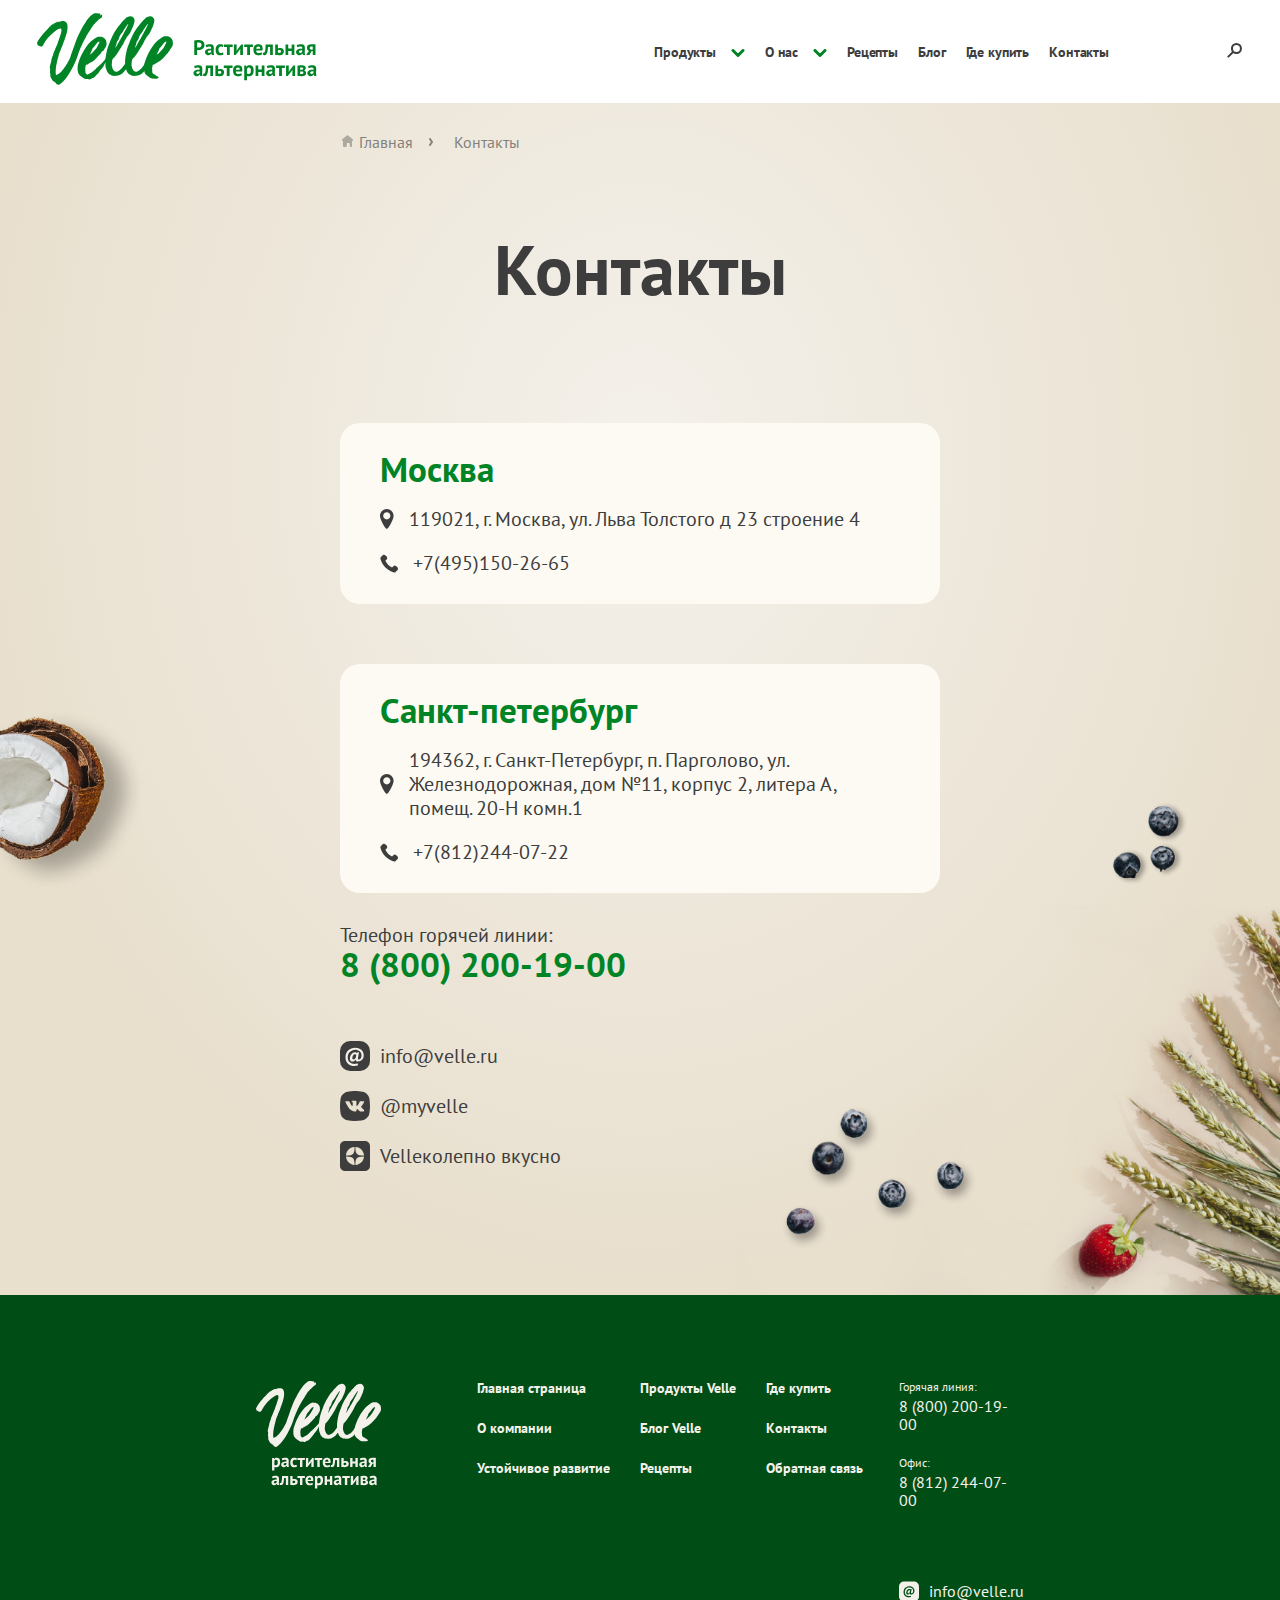
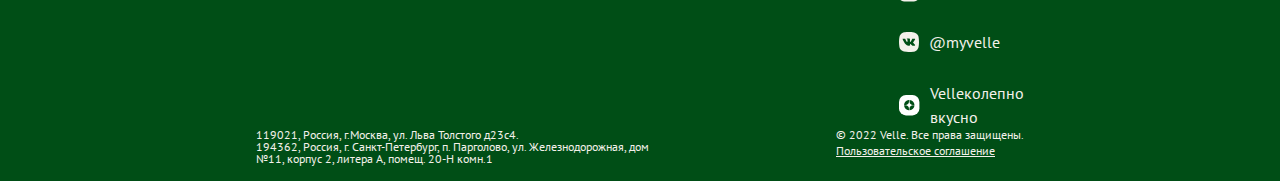
==== commit 909b4308: "pixel" ====
--- a/contacts.html
+++ b/contacts.html
@@ -47,7 +47,7 @@
         <div><img src="https://mc.yandex.ru/watch/85695564" style="position:absolute; left:-9999px;" alt=""/></div>
     </noscript>
     <!-- /Yandex.Metrika counter -->
-
+    <script type="text/javascript">!function(){var t=document.createElement("script");t.type="text/javascript",t.async=!0,t.src='https://vk.com/js/api/openapi.js?169',t.onload=function(){VK.Retargeting.Init("VK-RTRG-1370333-46NE2"),VK.Retargeting.Hit()},document.head.appendChild(t)}();</script><noscript><img src="https://vk.com/rtrg?p=VK-RTRG-1370333-46NE2" style="position:fixed; left:-999px;" alt=""/></noscript>
 </head>
 <body>
 <header>
@@ -302,7 +302,7 @@
             <a href="#" class="itemLink">Блог</a>
         </div>
         <div class="item">
-            <a href="./where.html" class="item">Где купить</a>
+            <a href="./where.html">Где купить</a>
         </div>
         <div class="item">
             <a href="./contacts.html">Контакты</a>
--- a/style/style.css
+++ b/style/style.css
@@ -37,14 +37,13 @@
   transform: translateX(-50%);
   transition: all 0.4s;
 }
-header:hover {
+header:hover .headerWrapper {
   background: #FFFFFF !important;
 }
 header .headerWrapper {
   display: flex;
   align-items: center;
   position: relative;
-  z-index: 2;
 }
 header .mWrapper {
   display: none;
@@ -89,7 +88,7 @@
 header .headerMenu .item svg {
   margin-left: 11px;
   cursor: pointer;
-  transition: 0.4s;
+  transition: 0.8s;
 }
 header .headerMenu .item .headerPopup {
   position: absolute;
@@ -99,8 +98,8 @@
   height: 614px;
   background: #FFFFFF;
   transform: translateY(-200%);
-  transition: all 0.4s;
-  z-index: 1;
+  transition: all 0.8s;
+  z-index: -1;
 }
 header .headerMenu .item .headerPopup .content {
   display: flex;
@@ -117,11 +116,8 @@
   height: 222px;
   display: flex;
   align-items: flex-end;
-  position: absolute;
-  top: -100px;
-  left: 50%;
-  transform: translateX(-50%);
-  transition: all 0.4s;
+  transition: all 0.8s;
+  margin-bottom: 20px;
 }
 header .headerMenu .item .headerPopup .content .item .itemTitle {
   font-family: "PT Sans";
@@ -137,10 +133,6 @@
   max-width: 162px;
   height: 36px;
   margin-bottom: 43px;
-  position: absolute;
-  top: -1000px;
-  left: 50%;
-  transform: translateX(-50%);
   transition: all 0.4s;
   margin-top: 10px;
 }
@@ -168,6 +160,7 @@
   padding: 25px 30px;
   background: #FFFFFF;
   transition: all 0.4s;
+  z-index: -1;
 }
 header .headerMenu .item .aboutPopup .itemAbout {
   margin-bottom: 30px;
@@ -179,7 +172,7 @@
   transform: translateX(-40%) translateY(-1000px);
 }
 header .headerMenu .item:hover svg {
-  transform: rotateX(180deg);
+  transform: rotateZ(180deg);
 }
 header .headerMenu .item:hover .mainItem {
   color: #008425;
@@ -188,7 +181,7 @@
   width: 100%;
 }
 header .headerMenu .aboutActive svg {
-  transform: rotateX(180deg);
+  transform: rotateZ(180deg);
 }
 header .headerMenu .aboutActive a {
   color: #008425;
@@ -197,7 +190,7 @@
   width: 100%;
 }
 header .headerMenu .itemActive svg {
-  transform: rotateX(180deg);
+  transform: rotateZ(180deg);
 }
 header .headerMenu .itemActive a {
   color: #008425;
@@ -905,7 +898,6 @@
 .mainWhere {
   position: relative;
   background: radial-gradient(53.65% 64.87% at 50% 35.13%, #F4F1EB 0%, #E8DFCD 100%);
-  box-shadow: 0px 15px 20px rgba(0, 0, 0, 0.25);
 }
 .mainWhere .box {
   position: absolute;
@@ -970,7 +962,6 @@
 
 .mainContacts {
   background: radial-gradient(53.65% 64.87% at 50% 35.13%, #F4F1EB 0%, #E8DFCD 100%);
-  box-shadow: 0px 15px 20px rgba(0, 0, 0, 0.25);
 }
 .mainContacts .contacts {
   width: 100%;
@@ -1083,6 +1074,147 @@
   font-size: 20px;
   line-height: 120%;
   color: #3D3D3D;
+}
+
+.mainProducts {
+  position: relative;
+  background: radial-gradient(53.65% 64.87% at 50% 35.13%, #F4F1EB 0%, #E8DFCD 100%);
+}
+.mainProducts .straw {
+  position: absolute;
+  top: 100px;
+  left: 0;
+  z-index: 1;
+  pointer-events: none;
+}
+.mainProducts .butter {
+  pointer-events: none;
+  position: absolute;
+  top: 191px;
+  right: 0;
+  z-index: 1;
+}
+.mainProducts .productPage .title {
+  font-family: "PT Sans";
+  font-style: normal;
+  font-weight: 700;
+  font-size: 80px;
+  line-height: 100%;
+  text-align: center;
+  color: #3D3D3D;
+  margin: 59px 0;
+}
+.mainProducts .productPage .tabs {
+  max-width: 1053px;
+  width: 100%;
+  margin: 0 auto 90px;
+  display: flex;
+  flex-flow: row wrap;
+  align-items: center;
+  justify-content: center;
+}
+.mainProducts .productPage .tabs .item {
+  border: 1px solid #898989;
+  box-sizing: border-box;
+  border-radius: 30px;
+  padding: 8.5px 15px;
+  margin-right: 15px;
+  font-family: "PT Sans";
+  font-style: normal;
+  font-weight: 700;
+  font-size: 18px;
+  line-height: 100%;
+  color: #898989;
+  margin-bottom: 15px;
+  transition: all 0.4s;
+}
+.mainProducts .productPage .tabs .item a {
+  color: #898989;
+}
+.mainProducts .productPage .tabs .active {
+  background: #008425;
+  border-color: transparent;
+  color: #FFFFFF;
+}
+.mainProducts .productPage .tabs .active a {
+  color: #FFFFFF;
+}
+.mainProducts .productPage .mTabs {
+  display: none;
+}
+.mainProducts .productPage .content {
+  max-width: 1322px;
+  width: 100%;
+  margin: 0 auto;
+}
+.mainProducts .productPage .content .contentBlock {
+  display: flex;
+  flex-direction: column;
+  align-items: center;
+  margin-bottom: 57px;
+}
+.mainProducts .productPage .content .contentBlock .contentBlock__title {
+  font-family: "PT Sans";
+  font-style: normal;
+  font-weight: 700;
+  font-size: 40px;
+  line-height: 92%;
+  color: #3D3D3D;
+  margin-bottom: 58px;
+  text-align: center;
+}
+.mainProducts .productPage .content .contentBlock .contentItems {
+  display: flex;
+  flex-flow: row wrap;
+  align-items: center;
+  justify-content: center;
+}
+.mainProducts .productPage .content .contentBlock .contentItems .contentItem {
+  width: 312px;
+  height: 380px;
+  background: #F4F1EB;
+  border: 1px solid #EBE3D3;
+  box-sizing: border-box;
+  border-radius: 20px;
+  display: flex;
+  flex-direction: column;
+  align-items: center;
+  justify-content: center;
+  margin-right: 22px;
+  margin-bottom: 60px;
+  position: relative;
+  overflow: hidden;
+}
+.mainProducts .productPage .content .contentBlock .contentItems .contentItem:last-of-type {
+  margin-right: unset;
+}
+.mainProducts .productPage .content .contentBlock .contentItems .contentItem .productPic {
+  margin-bottom: 54px;
+}
+.mainProducts .productPage .content .contentBlock .contentItems .contentItem .tag {
+  position: absolute;
+  top: 0;
+  left: 0;
+}
+.mainProducts .productPage .content .contentBlock .contentItems .contentItem .itemTitle {
+  font-family: "PT Sans";
+  font-style: normal;
+  font-weight: 700;
+  font-size: 22px;
+  line-height: 120%;
+  color: #3D3D3D;
+  margin-bottom: 10px;
+}
+.mainProducts .productPage .content .contentBlock .contentItems .contentItem .volume {
+  font-family: "PT Sans";
+  font-style: normal;
+  font-weight: 400;
+  font-size: 18px;
+  line-height: 120%;
+  color: #3D3D3D;
+}
+.mainProducts .productPage .mContent {
+  display: none;
 }
 
 footer {
@@ -1279,6 +1411,10 @@
   }
 }
 @media (max-width: 1420px) {
+  header .headerMenu {
+    margin-right: 117px;
+  }
+
   .mainContacts nav {
     max-width: 600px;
   }
@@ -1311,6 +1447,12 @@
     width: 146px;
     height: 65px;
   }
+
+  .mainProducts .productPage .tabs {
+    max-width: 600px;
+    position: relative;
+    z-index: 10;
+  }
 }
 @media (max-width: 1300px) {
   header .logo {
@@ -1377,6 +1519,11 @@
   }
   footer .footerContent .bottomContent .copyright p, footer .footerContent .bottomContent .copyright a {
     font-size: 12px;
+  }
+}
+@media (max-width: 1200px) {
+  .mainProducts .straw, .mainProducts .butter {
+    display: none;
   }
 }
 @media (max-width: 900px) {
@@ -1496,7 +1643,7 @@
     margin-bottom: 51px;
   }
   .mainWhere .where .content {
-    max-width: 375px;
+    max-width: 356px;
     margin-bottom: 121px;
   }
   .mainWhere .where .content .item {
@@ -1518,6 +1665,9 @@
     max-width: 89px;
   }
 
+  main nav {
+    display: none;
+  }
   main .products .items {
     flex-direction: column;
     margin-bottom: -163px;
@@ -1915,6 +2065,115 @@
     font-size: 15px;
     line-height: 120%;
   }
+
+  .mainProducts .productPage .title {
+    font-size: 36px;
+    line-height: 100%;
+    margin-top: 124px;
+    margin-bottom: 52px;
+  }
+  .mainProducts .productPage .content {
+    display: none;
+  }
+  .mainProducts .productPage .tabs {
+    display: none;
+  }
+  .mainProducts .productPage .mTabs {
+    display: flex;
+    flex-direction: column;
+    align-items: center;
+    margin-bottom: 40px;
+  }
+  .mainProducts .productPage .mTabs select {
+    border: 1px solid #898989;
+    box-sizing: border-box;
+    border-radius: 30px;
+    background: transparent;
+    padding: 8px 0;
+    text-align: center;
+    font-family: "PT Sans";
+    width: 251px;
+    font-style: normal;
+    font-weight: 700;
+    font-size: 14px;
+    line-height: 100%;
+    color: #898989;
+    outline: none;
+  }
+  .mainProducts .productPage .mTabs select:first-of-type {
+    margin-bottom: 10px;
+  }
+  .mainProducts .productPage .mContent {
+    max-width: 320px;
+    margin: 0 auto;
+    display: flex;
+    flex-direction: column;
+  }
+  .mainProducts .productPage .mContent .slider {
+    margin-bottom: 83px;
+    position: relative;
+  }
+  .mainProducts .productPage .mContent .slider .sliderTitle {
+    font-family: "PT Sans";
+    font-style: normal;
+    font-weight: 700;
+    font-size: 24px;
+    line-height: 92%;
+    text-align: center;
+    margin-bottom: 24px;
+    color: #3D3D3D;
+  }
+  .mainProducts .productPage .mContent .slider .swiper-pagination {
+    bottom: -40px;
+    display: flex;
+    align-items: center;
+    justify-content: center;
+  }
+  .mainProducts .productPage .mContent .slider .swiper-pagination-bullet {
+    background: #A7A7A7;
+    width: 4px;
+    height: 4px;
+    margin-right: 11px;
+    transition: all 0.4s;
+  }
+  .mainProducts .productPage .mContent .slider .swiper-pagination-bullet:last-of-type {
+    margin-right: unset;
+  }
+  .mainProducts .productPage .mContent .slider .swiper-pagination-bullet-active {
+    background: #004E16;
+    width: 8px;
+    height: 8px;
+  }
+  .mainProducts .productPage .mContent .slider .slideContent {
+    display: flex;
+    flex-direction: column;
+    align-items: center;
+    justify-content: center;
+    background: #F4F1EB;
+    border: 1px solid #EBE3D3;
+    box-sizing: border-box;
+    border-radius: 20px;
+    width: 320px;
+    padding: 37px 0 17px;
+  }
+  .mainProducts .productPage .mContent .slider .slideContent .name {
+    margin-top: 40px;
+    font-family: "PT Sans";
+    font-style: normal;
+    font-weight: 700;
+    font-size: 22px;
+    line-height: 120%;
+    color: #3D3D3D;
+  }
+  .mainProducts .productPage .mContent .slider .slideContent .volume {
+    font-family: "PT Sans";
+    font-style: normal;
+    font-weight: 400;
+    font-size: 18px;
+    line-height: 120%;
+    letter-spacing: -0.01em;
+    color: #3D3D3D;
+  }
 }
 .more {
   display: flex;
